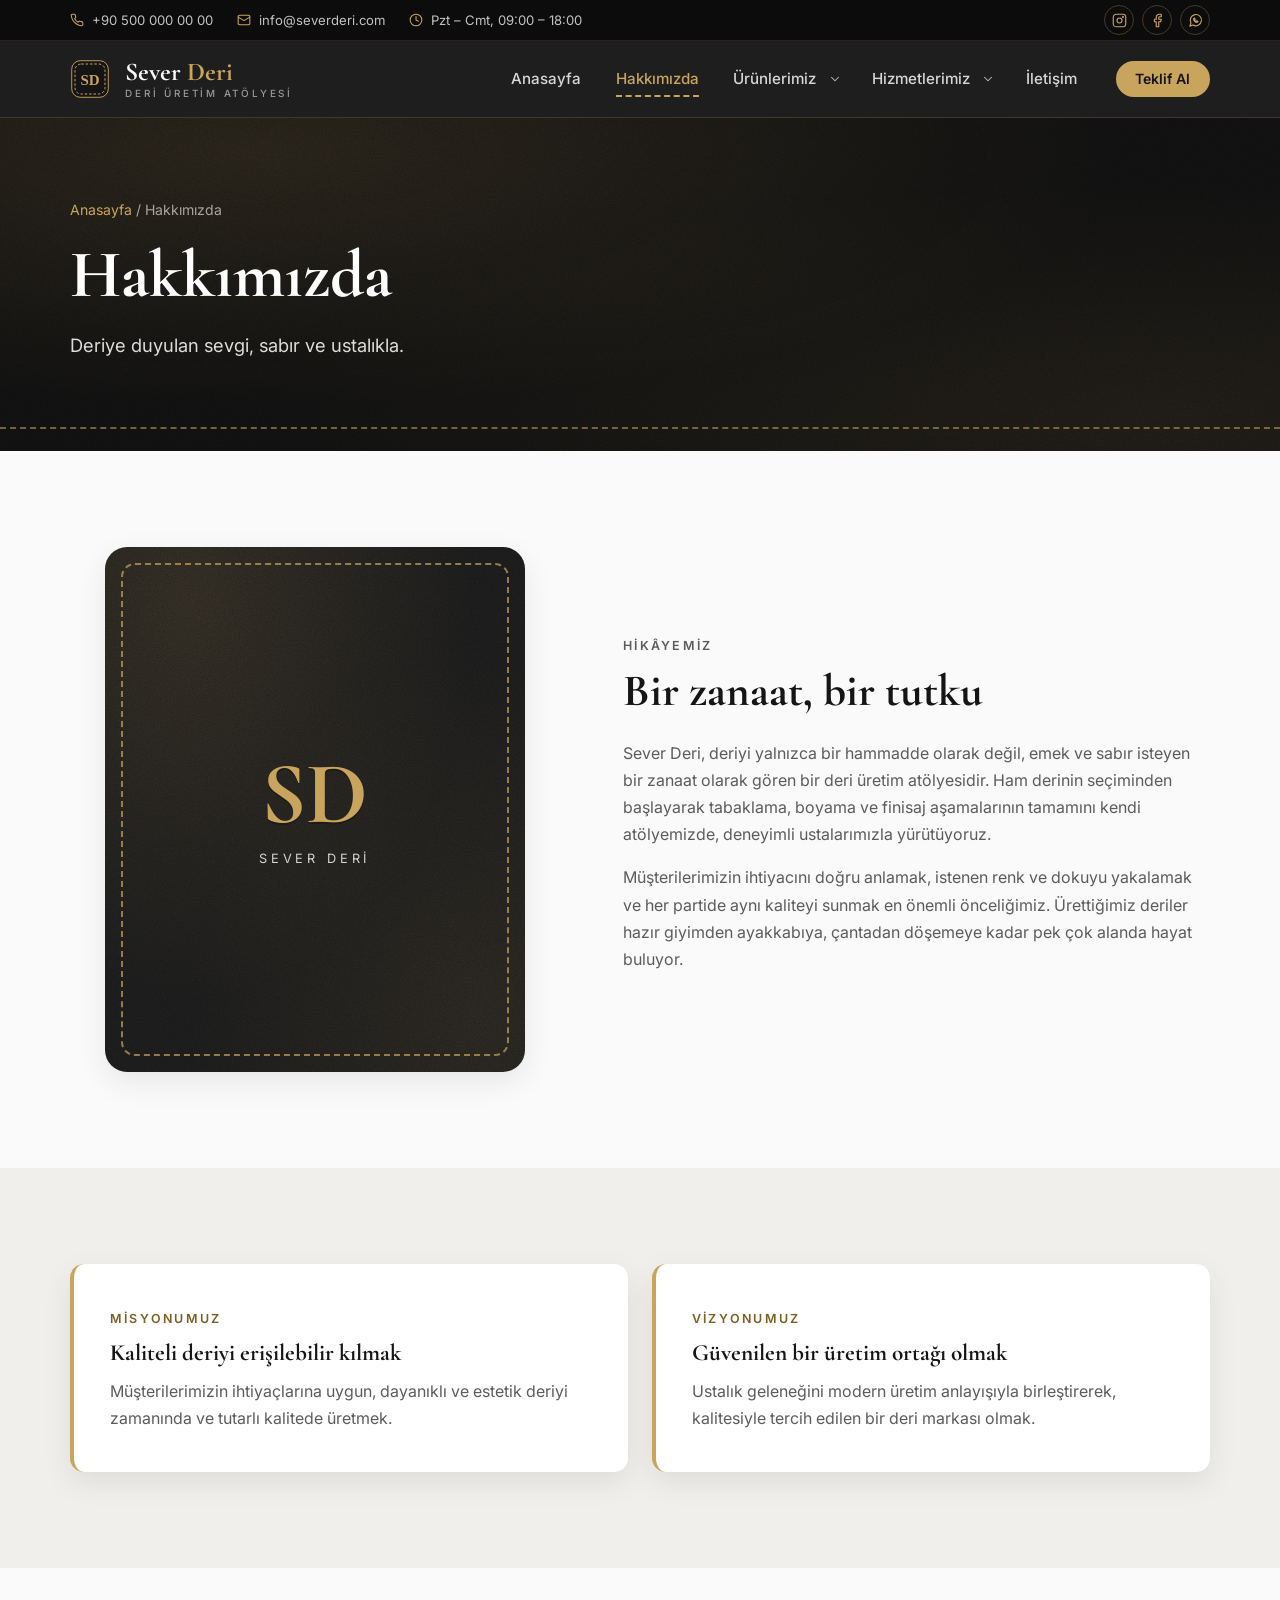
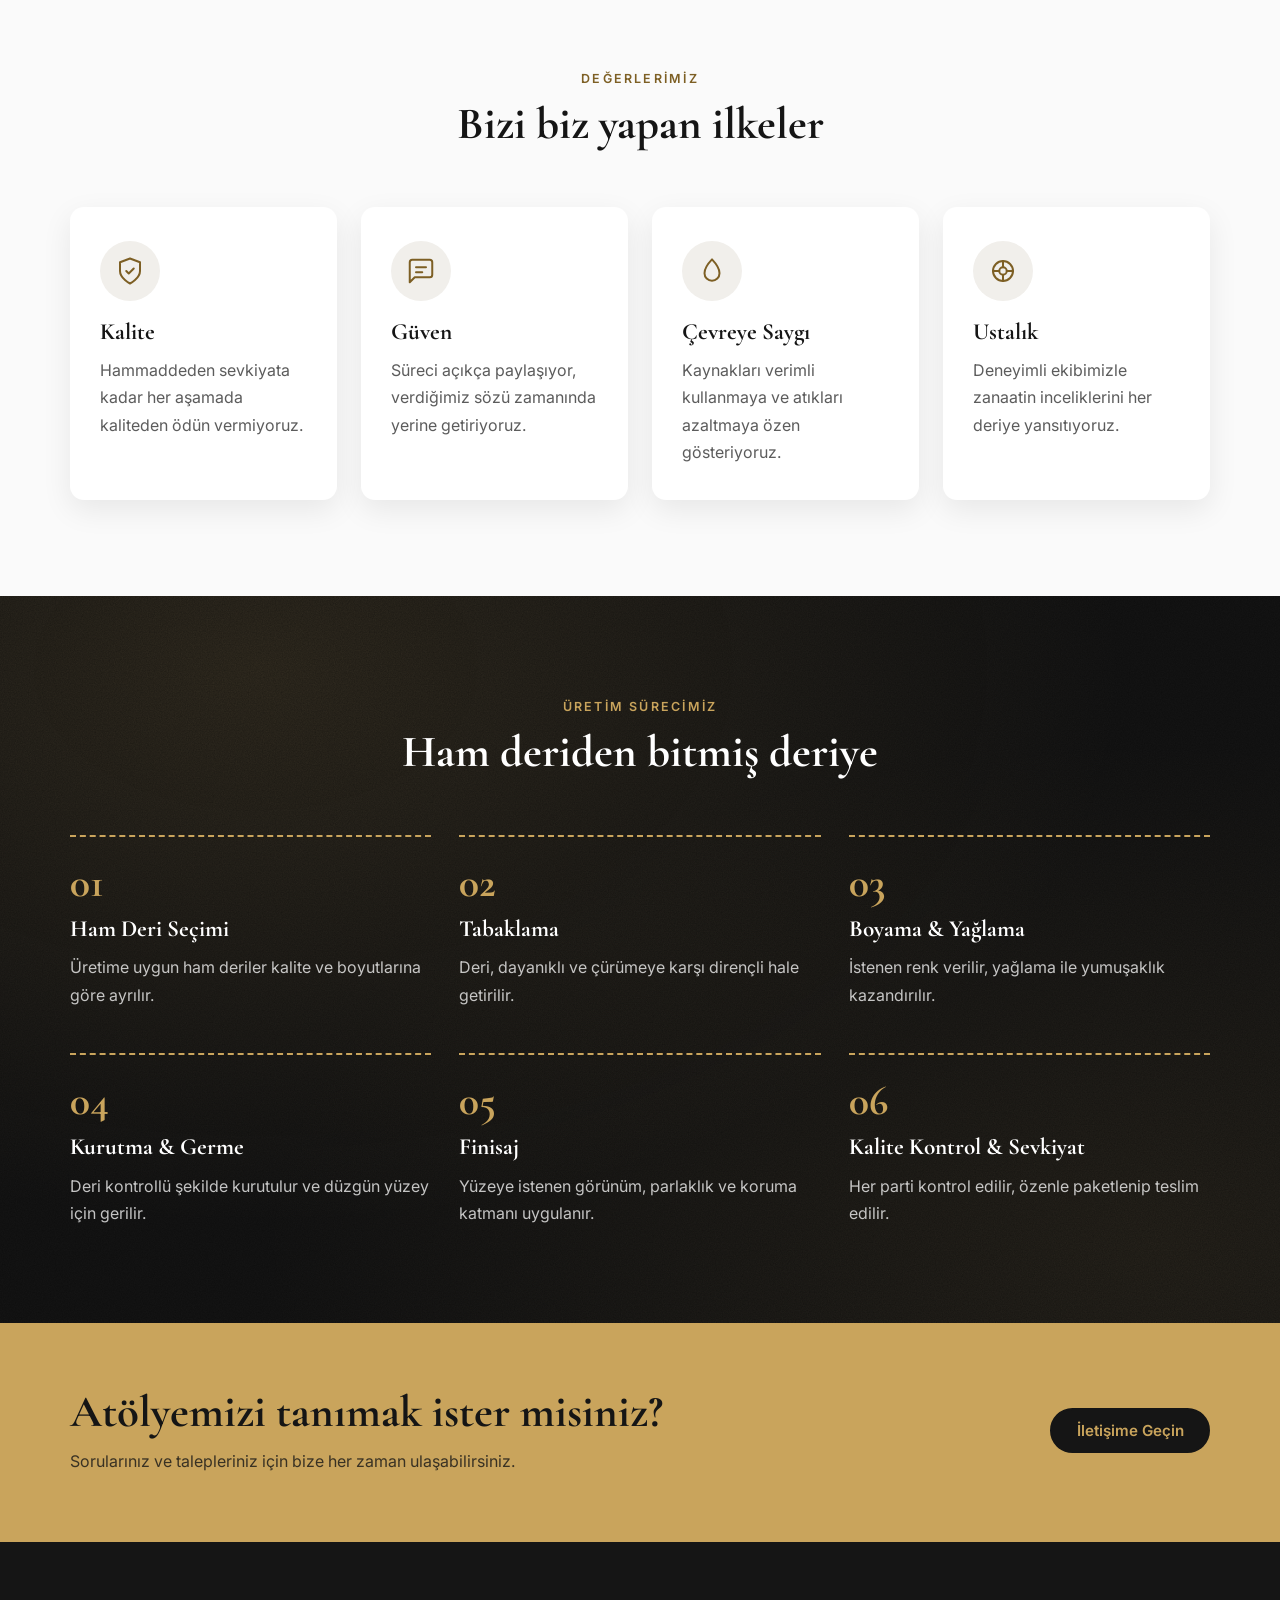
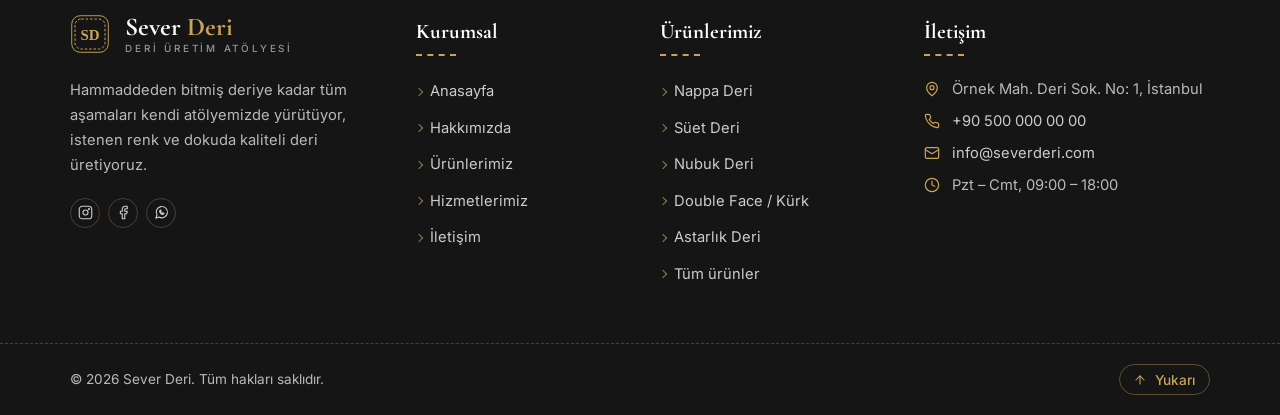
==== hakkimizda.html @ 911eef81 "Siyah-altın tema, gelişmiş menüler ve Ürünlerimiz sayfası - Renk teması kahve tonlarından siyah ve a" ====
<!doctype html>
<html lang="tr">
<head>
  <meta charset="utf-8">
  <meta name="viewport" content="width=device-width, initial-scale=1">
  <title>Hakkımızda | Sever Deri</title>
  <meta name="description" content="Sever Deri&#x27;nin hikâyesi, misyonu, vizyonu, değerleri ve üretim süreci.">
  <meta name="theme-color" content="#151515">
  <meta property="og:title" content="Hakkımızda | Sever Deri">
  <meta property="og:description" content="Sever Deri&#x27;nin hikâyesi, misyonu, vizyonu, değerleri ve üretim süreci.">
  <meta property="og:type" content="website">
  <link rel="icon" href="assets/favicon.svg" type="image/svg+xml">
  <link rel="preconnect" href="https://fonts.googleapis.com">
  <link rel="preconnect" href="https://fonts.gstatic.com" crossorigin>
  <link href="https://fonts.googleapis.com/css2?family=Cormorant+Garamond:wght@500;600;700&family=Inter:wght@400;500;600&display=swap" rel="stylesheet">
  <link rel="stylesheet" href="css/style.css">
</head>
<body data-page="hakkimizda">

  <a class="skip-link" href="#main">İçeriğe geç</a>

  <div class="topbar">
    <div class="container topbar-inner">
      <div class="topbar-info">
        <a href="tel:+905000000000"><svg class="icon" viewBox="0 0 24 24" aria-hidden="true"><path d="M22 16.9v3a2 2 0 0 1-2.2 2 19.8 19.8 0 0 1-8.6-3.1 19.5 19.5 0 0 1-6-6A19.8 19.8 0 0 1 2.1 4.2 2 2 0 0 1 4.1 2h3a2 2 0 0 1 2 1.7c.1.9.4 1.8.7 2.7a2 2 0 0 1-.5 2.1L8 9.8a16 16 0 0 0 6 6l1.3-1.3a2 2 0 0 1 2.1-.4c.9.3 1.8.6 2.7.7a2 2 0 0 1 1.7 2z"/></svg>+90 500 000 00 00</a>
        <a href="mailto:info@severderi.com"><svg class="icon" viewBox="0 0 24 24" aria-hidden="true"><rect x="2" y="4" width="20" height="16" rx="2"/><path d="m22 7-10 6L2 7"/></svg>info@severderi.com</a>
        <span><svg class="icon" viewBox="0 0 24 24" aria-hidden="true"><circle cx="12" cy="12" r="10"/><path d="M12 6v6l4 2"/></svg>Pzt – Cmt, 09:00 – 18:00</span>
      </div>
      <div class="social">
          <a href="https://www.instagram.com/" target="_blank" rel="noopener" aria-label="Instagram"><svg class="icon" viewBox="0 0 24 24" aria-hidden="true"><rect x="2" y="2" width="20" height="20" rx="5"/><circle cx="12" cy="12" r="4"/><circle cx="17.5" cy="6.5" r=".8"/></svg></a>
          <a href="https://www.facebook.com/" target="_blank" rel="noopener" aria-label="Facebook"><svg class="icon" viewBox="0 0 24 24" aria-hidden="true"><path d="M18 2h-3a5 5 0 0 0-5 5v3H7v4h3v8h4v-8h3l1-4h-4V7a1 1 0 0 1 1-1h3z"/></svg></a>
          <a href="https://wa.me/905000000000" target="_blank" rel="noopener" aria-label="WhatsApp"><svg class="icon" viewBox="0 0 24 24" aria-hidden="true"><path d="M3 21l1.7-5A9 9 0 1 1 8 19.3L3 21z"/><path d="M9 9.5c0 3 2.5 5.5 5.5 5.5l1.5-1.5-2-1-1 1c-1-.4-2.1-1.5-2.5-2.5l1-1-1-2L9 9.5z"/></svg></a>
        </div>
    </div>
  </div>

  <header class="site-header">
    <div class="container header-inner">
      <a href="index.html" class="brand" aria-label="Sever Deri anasayfa">
        <img src="assets/favicon.svg" alt="" width="40" height="40">
        <span class="brand-text"><span>Sever <em>Deri</em></span><small>Deri Üretim Atölyesi</small></span>
      </a>
      <nav class="site-nav" id="site-nav" aria-label="Ana menü">
        <ul class="nav-list">
          <li><a href="index.html">Anasayfa</a></li>
          <li><a href="hakkimizda.html" class="active" aria-current="page">Hakkımızda</a></li>
          <li class="has-sub">
            <a href="urunlerimiz.html">Ürünlerimiz</a>
            <button class="sub-toggle" type="button" aria-expanded="false" aria-label="Ürünlerimiz alt menüsünü aç"><svg class="icon" viewBox="0 0 24 24" aria-hidden="true"><path d="m6 9 6 6 6-6"/></svg></button>
            <ul class="sub-menu">
              <li><a href="urunlerimiz.html#nappa">Nappa Deri</a></li>
              <li><a href="urunlerimiz.html#suet">Süet Deri</a></li>
              <li><a href="urunlerimiz.html#nubuk">Nubuk Deri</a></li>
              <li><a href="urunlerimiz.html#double-face">Double Face / Kürk</a></li>
              <li><a href="urunlerimiz.html#astar">Astarlık Deri</a></li>
              <li><a href="urunlerimiz.html#vintage">Vintage / Yağlı Deri</a></li>
              <li><a href="urunlerimiz.html#baskili">Baskılı & Desenli Deri</a></li>
              <li><a href="urunlerimiz.html#ozel-finisaj">Özel Finisaj</a></li>
              <li class="sub-all"><a href="urunlerimiz.html">Tümünü görüntüle</a></li>
            </ul>
          </li>
          <li class="has-sub">
            <a href="hizmetlerimiz.html">Hizmetlerimiz</a>
            <button class="sub-toggle" type="button" aria-expanded="false" aria-label="Hizmetlerimiz alt menüsünü aç"><svg class="icon" viewBox="0 0 24 24" aria-hidden="true"><path d="m6 9 6 6 6-6"/></svg></button>
            <ul class="sub-menu">
              <li><a href="hizmetlerimiz.html#tabaklama">Tabaklama</a></li>
              <li><a href="hizmetlerimiz.html#boyama">Boyama & Renklendirme</a></li>
              <li><a href="hizmetlerimiz.html#finisaj">Finisaj</a></li>
              <li><a href="hizmetlerimiz.html#fason">Fason Üretim</a></li>
              <li><a href="hizmetlerimiz.html#numune">Numune Hazırlama</a></li>
              <li><a href="hizmetlerimiz.html#kalite">Kalite Kontrol</a></li>
              <li><a href="hizmetlerimiz.html#sevkiyat">Paketleme & Sevkiyat</a></li>
              <li><a href="hizmetlerimiz.html#destek">Teknik Destek</a></li>
              <li class="sub-all"><a href="hizmetlerimiz.html">Tümünü görüntüle</a></li>
            </ul>
          </li>
          <li><a href="iletisim.html">İletişim</a></li>
        </ul>
        <div class="nav-mobile-extra">
          <a href="tel:+905000000000"><svg class="icon" viewBox="0 0 24 24" aria-hidden="true"><path d="M22 16.9v3a2 2 0 0 1-2.2 2 19.8 19.8 0 0 1-8.6-3.1 19.5 19.5 0 0 1-6-6A19.8 19.8 0 0 1 2.1 4.2 2 2 0 0 1 4.1 2h3a2 2 0 0 1 2 1.7c.1.9.4 1.8.7 2.7a2 2 0 0 1-.5 2.1L8 9.8a16 16 0 0 0 6 6l1.3-1.3a2 2 0 0 1 2.1-.4c.9.3 1.8.6 2.7.7a2 2 0 0 1 1.7 2z"/></svg>+90 500 000 00 00</a>
          <a href="mailto:info@severderi.com"><svg class="icon" viewBox="0 0 24 24" aria-hidden="true"><rect x="2" y="4" width="20" height="16" rx="2"/><path d="m22 7-10 6L2 7"/></svg>info@severderi.com</a>
          <a href="iletisim.html" class="btn">Teklif Al</a>
          <div class="social">
          <a href="https://www.instagram.com/" target="_blank" rel="noopener" aria-label="Instagram"><svg class="icon" viewBox="0 0 24 24" aria-hidden="true"><rect x="2" y="2" width="20" height="20" rx="5"/><circle cx="12" cy="12" r="4"/><circle cx="17.5" cy="6.5" r=".8"/></svg></a>
          <a href="https://www.facebook.com/" target="_blank" rel="noopener" aria-label="Facebook"><svg class="icon" viewBox="0 0 24 24" aria-hidden="true"><path d="M18 2h-3a5 5 0 0 0-5 5v3H7v4h3v8h4v-8h3l1-4h-4V7a1 1 0 0 1 1-1h3z"/></svg></a>
          <a href="https://wa.me/905000000000" target="_blank" rel="noopener" aria-label="WhatsApp"><svg class="icon" viewBox="0 0 24 24" aria-hidden="true"><path d="M3 21l1.7-5A9 9 0 1 1 8 19.3L3 21z"/><path d="M9 9.5c0 3 2.5 5.5 5.5 5.5l1.5-1.5-2-1-1 1c-1-.4-2.1-1.5-2.5-2.5l1-1-1-2L9 9.5z"/></svg></a>
        </div>
        </div>
      </nav>
      <a href="iletisim.html" class="btn btn-small header-cta">Teklif Al</a>
      <button class="nav-toggle" type="button" aria-label="Menüyü aç" aria-expanded="false" aria-controls="site-nav">
        <span></span><span></span><span></span>
      </button>
    </div>
  </header>
  <div class="nav-backdrop" hidden></div>

  <main id="main">
    <section class="page-hero">
      <div class="container">
        <p class="breadcrumb"><a href="index.html">Anasayfa</a> / Hakkımızda</p>
        <h1>Hakkımızda</h1>
        <p class="lead">Deriye duyulan sevgi, sabır ve ustalıkla.</p>
      </div>
      <div class="hero-stitch" aria-hidden="true"></div>
    </section>

    <section class="section">
      <div class="container about">
        <div class="about-visual" aria-hidden="true">
          <div class="leather-card">
            <span class="leather-card-mark">SD</span>
            <span class="leather-card-text">Sever Deri</span>
          </div>
        </div>
        <div class="about-text">
          <p class="eyebrow">Hikâyemiz</p>
          <h2>Bir zanaat, bir tutku</h2>
          <p>Sever Deri, deriyi yalnızca bir hammadde olarak değil, emek ve sabır isteyen bir zanaat olarak gören bir deri üretim atölyesidir. Ham derinin seçiminden başlayarak tabaklama, boyama ve finisaj aşamalarının tamamını kendi atölyemizde, deneyimli ustalarımızla yürütüyoruz.</p>
          <p>Müşterilerimizin ihtiyacını doğru anlamak, istenen renk ve dokuyu yakalamak ve her partide aynı kaliteyi sunmak en önemli önceliğimiz. Ürettiğimiz deriler hazır giyimden ayakkabıya, çantadan döşemeye kadar pek çok alanda hayat buluyor.</p>
        </div>
      </div>
    </section>

    <section class="section section-alt">
      <div class="container">
        <div class="mv">
          <article class="mv-card">
            <p class="eyebrow">Misyonumuz</p>
            <h3>Kaliteli deriyi erişilebilir kılmak</h3>
            <p>Müşterilerimizin ihtiyaçlarına uygun, dayanıklı ve estetik deriyi zamanında ve tutarlı kalitede üretmek.</p>
          </article>
          <article class="mv-card">
            <p class="eyebrow">Vizyonumuz</p>
            <h3>Güvenilen bir üretim ortağı olmak</h3>
            <p>Ustalık geleneğini modern üretim anlayışıyla birleştirerek, kalitesiyle tercih edilen bir deri markası olmak.</p>
          </article>
        </div>
      </div>
    </section>

    <section class="section">
      <div class="container">
        <div class="section-head">
          <p class="eyebrow">Değerlerimiz</p>
          <h2>Bizi biz yapan ilkeler</h2>
        </div>
        <div class="cards cards-4">
          <article class="card">
            <div class="card-icon" aria-hidden="true"><svg class="" viewBox="0 0 24 24" aria-hidden="true"><path d="M12 22s8-4 8-10V5l-8-3-8 3v7c0 6 8 10 8 10z"/><path d="m9 12 2 2 4-4"/></svg></div>
            <h3>Kalite</h3>
            <p>Hammaddeden sevkiyata kadar her aşamada kaliteden ödün vermiyoruz.</p>
          </article>
          <article class="card">
            <div class="card-icon" aria-hidden="true"><svg class="" viewBox="0 0 24 24" aria-hidden="true"><path d="M21 15a2 2 0 0 1-2 2H7l-4 4V5a2 2 0 0 1 2-2h14a2 2 0 0 1 2 2z"/><path d="M8 9h8M8 13h5"/></svg></div>
            <h3>Güven</h3>
            <p>Süreci açıkça paylaşıyor, verdiğimiz sözü zamanında yerine getiriyoruz.</p>
          </article>
          <article class="card">
            <div class="card-icon" aria-hidden="true"><svg class="" viewBox="0 0 24 24" aria-hidden="true"><path d="M12 2.7s-6 6.3-6 11a6 6 0 0 0 12 0c0-4.7-6-11-6-11z"/></svg></div>
            <h3>Çevreye Saygı</h3>
            <p>Kaynakları verimli kullanmaya ve atıkları azaltmaya özen gösteriyoruz.</p>
          </article>
          <article class="card">
            <div class="card-icon" aria-hidden="true"><svg class="" viewBox="0 0 24 24" aria-hidden="true"><circle cx="12" cy="12" r="8"/><circle cx="12" cy="12" r="3"/><path d="M12 4v5M12 15v5M4 12h5M15 12h5"/></svg></div>
            <h3>Ustalık</h3>
            <p>Deneyimli ekibimizle zanaatin inceliklerini her deriye yansıtıyoruz.</p>
          </article>
        </div>
      </div>
    </section>

    <section class="section section-dark">
      <div class="container">
        <div class="section-head">
          <p class="eyebrow">Üretim Sürecimiz</p>
          <h2>Ham deriden bitmiş deriye</h2>
        </div>
        <ol class="steps">
          <li>
            <span class="step-no">01</span>
            <h3>Ham Deri Seçimi</h3>
            <p>Üretime uygun ham deriler kalite ve boyutlarına göre ayrılır.</p>
          </li>
          <li>
            <span class="step-no">02</span>
            <h3>Tabaklama</h3>
            <p>Deri, dayanıklı ve çürümeye karşı dirençli hale getirilir.</p>
          </li>
          <li>
            <span class="step-no">03</span>
            <h3>Boyama & Yağlama</h3>
            <p>İstenen renk verilir, yağlama ile yumuşaklık kazandırılır.</p>
          </li>
          <li>
            <span class="step-no">04</span>
            <h3>Kurutma & Germe</h3>
            <p>Deri kontrollü şekilde kurutulur ve düzgün yüzey için gerilir.</p>
          </li>
          <li>
            <span class="step-no">05</span>
            <h3>Finisaj</h3>
            <p>Yüzeye istenen görünüm, parlaklık ve koruma katmanı uygulanır.</p>
          </li>
          <li>
            <span class="step-no">06</span>
            <h3>Kalite Kontrol & Sevkiyat</h3>
            <p>Her parti kontrol edilir, özenle paketlenip teslim edilir.</p>
          </li>
        </ol>
      </div>
    </section>

    <section class="cta">
      <div class="container cta-inner">
        <div>
          <h2>Atölyemizi tanımak ister misiniz?</h2>
          <p>Sorularınız ve talepleriniz için bize her zaman ulaşabilirsiniz.</p>
        </div>
        <a href="iletisim.html" class="btn">İletişime Geçin</a>
      </div>
    </section>
  </main>

  <footer class="site-footer">
    <div class="container footer-grid">
      <div class="footer-brand">
        <a href="index.html" class="brand">
          <img src="assets/favicon.svg" alt="" width="40" height="40">
          <span class="brand-text"><span>Sever <em>Deri</em></span><small>Deri Üretim Atölyesi</small></span>
        </a>
        <p class="footer-about">Hammaddeden bitmiş deriye kadar tüm aşamaları kendi atölyemizde yürütüyor, istenen renk ve dokuda kaliteli deri üretiyoruz.</p>
        <div class="social">
          <a href="https://www.instagram.com/" target="_blank" rel="noopener" aria-label="Instagram"><svg class="icon" viewBox="0 0 24 24" aria-hidden="true"><rect x="2" y="2" width="20" height="20" rx="5"/><circle cx="12" cy="12" r="4"/><circle cx="17.5" cy="6.5" r=".8"/></svg></a>
          <a href="https://www.facebook.com/" target="_blank" rel="noopener" aria-label="Facebook"><svg class="icon" viewBox="0 0 24 24" aria-hidden="true"><path d="M18 2h-3a5 5 0 0 0-5 5v3H7v4h3v8h4v-8h3l1-4h-4V7a1 1 0 0 1 1-1h3z"/></svg></a>
          <a href="https://wa.me/905000000000" target="_blank" rel="noopener" aria-label="WhatsApp"><svg class="icon" viewBox="0 0 24 24" aria-hidden="true"><path d="M3 21l1.7-5A9 9 0 1 1 8 19.3L3 21z"/><path d="M9 9.5c0 3 2.5 5.5 5.5 5.5l1.5-1.5-2-1-1 1c-1-.4-2.1-1.5-2.5-2.5l1-1-1-2L9 9.5z"/></svg></a>
        </div>
      </div>
      <div>
        <h2 class="footer-title">Kurumsal</h2>
        <ul class="footer-links">
          <li><a href="index.html">Anasayfa</a></li>
          <li><a href="hakkimizda.html">Hakkımızda</a></li>
          <li><a href="urunlerimiz.html">Ürünlerimiz</a></li>
          <li><a href="hizmetlerimiz.html">Hizmetlerimiz</a></li>
          <li><a href="iletisim.html">İletişim</a></li>
        </ul>
      </div>
      <div>
        <h2 class="footer-title">Ürünlerimiz</h2>
        <ul class="footer-links">
          <li><a href="urunlerimiz.html#nappa">Nappa Deri</a></li>
          <li><a href="urunlerimiz.html#suet">Süet Deri</a></li>
          <li><a href="urunlerimiz.html#nubuk">Nubuk Deri</a></li>
          <li><a href="urunlerimiz.html#double-face">Double Face / Kürk</a></li>
          <li><a href="urunlerimiz.html#astar">Astarlık Deri</a></li>
          <li><a href="urunlerimiz.html">Tüm ürünler</a></li>
        </ul>
      </div>
      <div>
        <h2 class="footer-title">İletişim</h2>
        <ul class="footer-contact">
          <li><svg class="icon" viewBox="0 0 24 24" aria-hidden="true"><path d="M20 10c0 6-8 12-8 12S4 16 4 10a8 8 0 0 1 16 0z"/><circle cx="12" cy="10" r="3"/></svg><span>Örnek Mah. Deri Sok. No: 1, İstanbul</span></li>
          <li><svg class="icon" viewBox="0 0 24 24" aria-hidden="true"><path d="M22 16.9v3a2 2 0 0 1-2.2 2 19.8 19.8 0 0 1-8.6-3.1 19.5 19.5 0 0 1-6-6A19.8 19.8 0 0 1 2.1 4.2 2 2 0 0 1 4.1 2h3a2 2 0 0 1 2 1.7c.1.9.4 1.8.7 2.7a2 2 0 0 1-.5 2.1L8 9.8a16 16 0 0 0 6 6l1.3-1.3a2 2 0 0 1 2.1-.4c.9.3 1.8.6 2.7.7a2 2 0 0 1 1.7 2z"/></svg><a href="tel:+905000000000">+90 500 000 00 00</a></li>
          <li><svg class="icon" viewBox="0 0 24 24" aria-hidden="true"><rect x="2" y="4" width="20" height="16" rx="2"/><path d="m22 7-10 6L2 7"/></svg><a href="mailto:info@severderi.com">info@severderi.com</a></li>
          <li><svg class="icon" viewBox="0 0 24 24" aria-hidden="true"><circle cx="12" cy="12" r="10"/><path d="M12 6v6l4 2"/></svg><span>Pzt – Cmt, 09:00 – 18:00</span></li>
        </ul>
      </div>
    </div>
    <div class="footer-bottom">
      <div class="container footer-bottom-inner">
        <p>&copy; <span id="year">2026</span> Sever Deri. Tüm hakları saklıdır.</p>
        <button class="to-top" type="button" aria-label="Sayfanın başına dön"><svg class="icon" viewBox="0 0 24 24" aria-hidden="true"><path d="M12 19V5"/><path d="m5 12 7-7 7 7"/></svg>Yukarı</button>
      </div>
    </div>
  </footer>

  <script src="js/main.js"></script>
</body>
</html>
---- css/style.css ----
/* ==========================================================
   Sever Deri — site stilleri
   ========================================================== */

:root {
  --dark: #151515;
  --dark-2: #232323;
  --gold: #c9a45c;
  --gold-light: #dcbd7e;
  --gold-deep: #7d5f24;
  --bg: #fafafa;
  --bg-2: #f1efeb;
  --ink: #1a1a1a;
  --muted: #5c5c5c;
  --line: #e3e0da;
  --white: #ffffff;

  --radius: 14px;
  --shadow: 0 10px 30px rgba(0, 0, 0, 0.08);
  --font-serif: "Cormorant Garamond", Georgia, "Times New Roman", serif;
  --font-sans: "Inter", system-ui, -apple-system, "Segoe UI", Roboto, sans-serif;
  --header-h: 76px;
  --noise: url("data:image/svg+xml,%3Csvg xmlns='http://www.w3.org/2000/svg' width='220' height='220'%3E%3Cfilter id='n'%3E%3CfeTurbulence type='fractalNoise' baseFrequency='.85' numOctaves='3' stitchTiles='stitch'/%3E%3CfeColorMatrix values='0 0 0 0 0 0 0 0 0 0 0 0 0 0 0 0 0 0 .35 0'/%3E%3C/filter%3E%3Crect width='100%25' height='100%25' filter='url(%23n)'/%3E%3C/svg%3E");
}

*,
*::before,
*::after { box-sizing: border-box; }

html { scroll-behavior: smooth; }

body {
  margin: 0;
  font-family: var(--font-sans);
  font-size: 16px;
  line-height: 1.7;
  color: var(--ink);
  background: var(--bg);
  -webkit-font-smoothing: antialiased;
}

img, svg { display: block; max-width: 100%; }

a { color: var(--gold-deep); text-decoration: none; }
a:hover { color: var(--gold-light); }

h1, h2, h3 {
  font-family: var(--font-serif);
  font-weight: 700;
  line-height: 1.15;
  margin: 0 0 .5em;
  color: var(--dark);
}
h1 { font-size: clamp(2.4rem, 5.5vw, 4.2rem); }
h2 { font-size: clamp(1.9rem, 3.6vw, 2.8rem); }
h3 { font-size: 1.45rem; }
p  { margin: 0 0 1em; }

.container {
  width: 100%;
  max-width: 1180px;
  margin: 0 auto;
  padding: 0 20px;
}

.center { text-align: center; margin-top: 40px; }

.eyebrow {
  display: inline-block;
  font-size: .78rem;
  font-weight: 600;
  letter-spacing: .18em;
  text-transform: uppercase;
  color: var(--gold-deep);
  margin-bottom: .8em;
}

.lead { font-size: 1.15rem; max-width: 620px; }

.skip-link {
  position: absolute;
  left: 12px; top: -60px;
  z-index: 100;
  padding: .6em 1em;
  background: var(--gold);
  color: var(--dark);
  border-radius: 8px;
  font-weight: 600;
}
.skip-link:focus { top: 12px; }

:focus-visible { outline: 2px solid var(--gold); outline-offset: 3px; }

/* ---------- Butonlar ---------- */
.btn {
  display: inline-flex;
  align-items: center;
  justify-content: center;
  gap: .5em;
  padding: .85em 1.6em;
  border: 2px solid var(--gold);
  border-radius: 999px;
  background: var(--gold);
  color: var(--dark);
  font: 600 .95rem/1 var(--font-sans);
  cursor: pointer;
  transition: background .2s, border-color .2s, color .2s, transform .2s;
}
.btn:hover { background: var(--gold-light); border-color: var(--gold-light); color: var(--dark); transform: translateY(-1px); }

.btn-ghost { background: transparent; border-color: rgba(255,255,255,.55); color: var(--white); }
.btn-ghost:hover { background: rgba(255,255,255,.12); border-color: var(--white); color: var(--white); }

.btn-outline { background: transparent; border-color: var(--gold-deep); color: var(--gold-deep); }
.btn-outline:hover { background: var(--gold); border-color: var(--gold); color: var(--dark); }

.link-arrow { font-weight: 600; }
.link-arrow::after { content: " →"; transition: margin .2s; }
.link-arrow:hover::after { margin-left: 4px; }

/* ---------- Üst bilgi çubuğu ---------- */
.topbar {
  background: #0c0c0c;
  color: rgba(255, 255, 255, .7);
  font-size: .82rem;
  border-bottom: 1px solid rgba(201, 164, 92, .15);
}
.topbar-inner {
  display: flex;
  align-items: center;
  justify-content: space-between;
  gap: 16px;
  min-height: 40px;
}
.topbar-info { display: flex; flex-wrap: wrap; gap: 6px 24px; }
.topbar-info a,
.topbar-info span {
  display: inline-flex;
  align-items: center;
  gap: 8px;
  color: rgba(255, 255, 255, .75);
}
.topbar-info a:hover { color: var(--gold); }

.icon {
  width: 16px; height: 16px;
  flex: none;
  fill: none;
  stroke: currentColor;
  stroke-width: 1.8;
  stroke-linecap: round;
  stroke-linejoin: round;
}
.topbar .icon { color: var(--gold); width: 14px; height: 14px; }

.social { display: flex; gap: 8px; }
.social a {
  display: grid;
  place-items: center;
  width: 30px; height: 30px;
  border-radius: 50%;
  color: rgba(255, 255, 255, .75);
  border: 1px solid rgba(201, 164, 92, .3);
  transition: color .2s, background .2s, border-color .2s;
}
.social a:hover { color: var(--dark); background: var(--gold); border-color: var(--gold); }
.social .icon { width: 15px; height: 15px; }

/* ---------- Üst menü ---------- */
.site-header {
  position: sticky;
  top: 0;
  z-index: 50;
  background: rgba(21, 21, 21, .96);
  backdrop-filter: blur(8px);
  border-bottom: 1px solid rgba(201, 164, 92, .2);
  transition: box-shadow .25s;
}
.site-header.scrolled { box-shadow: 0 8px 24px rgba(0, 0, 0, .35); }
.header-inner {
  height: var(--header-h);
  display: flex;
  align-items: center;
  gap: 24px;
}

.brand {
  display: inline-flex;
  align-items: center;
  gap: .6em;
  font-family: var(--font-serif);
  font-size: 1.6rem;
  font-weight: 700;
  line-height: 1;
  color: var(--bg);
}
.brand em { font-style: normal; color: var(--gold); }
.brand:hover { color: var(--bg); }
.brand-text { display: flex; flex-direction: column; gap: 4px; }
.brand small {
  font-family: var(--font-sans);
  font-size: .62rem;
  font-weight: 500;
  letter-spacing: .28em;
  text-transform: uppercase;
  color: rgba(255, 255, 255, .55);
}

.site-nav { margin-left: auto; }
.nav-list { display: flex; align-items: center; gap: 4px; list-style: none; margin: 0; padding: 0; }
.nav-list > li { position: relative; display: flex; align-items: center; }
.nav-list > li > a {
  position: relative;
  display: block;
  padding: .55em 1em;
  color: rgba(255, 255, 255, .82);
  font-weight: 500;
  font-size: .95rem;
  border-radius: 999px;
  transition: color .2s, background .2s;
}
.nav-list > li > a:hover { color: var(--white); background: rgba(255,255,255,.06); }
.nav-list > li > a.active { color: var(--gold); }
.nav-list > li > a.active::after {
  content: "";
  position: absolute;
  left: 1em; right: 1em; bottom: 3px;
  border-bottom: 2px dashed var(--gold);
}
.has-sub > a { padding-right: .3em !important; }

.sub-toggle {
  display: grid;
  place-items: center;
  width: 28px; height: 28px;
  padding: 0;
  margin-right: 4px;
  color: rgba(255, 255, 255, .7);
  background: none;
  border: 0;
  border-radius: 50%;
  cursor: pointer;
}
.sub-toggle .icon { width: 14px; height: 14px; transition: transform .2s; }
.has-sub:hover .sub-toggle .icon,
.has-sub.sub-open .sub-toggle .icon { transform: rotate(180deg); }

.sub-menu {
  position: absolute;
  top: calc(100% + 10px);
  left: 0;
  min-width: 240px;
  list-style: none;
  margin: 0;
  padding: 10px;
  background: var(--dark);
  border: 1px solid rgba(201, 164, 92, .25);
  border-radius: 12px;
  box-shadow: 0 18px 40px rgba(0, 0, 0, .35);
  opacity: 0;
  visibility: hidden;
  transform: translateY(8px);
  transition: opacity .2s, transform .2s, visibility .2s;
}
.sub-menu::before { /* imleç menüye geçerken boşlukta kapanmasın */
  content: "";
  position: absolute;
  left: 0; right: 0; top: -12px;
  height: 12px;
}
.has-sub:hover .sub-menu,
.has-sub:focus-within .sub-menu,
.has-sub.sub-open .sub-menu { opacity: 1; visibility: visible; transform: none; }
.sub-menu a {
  display: block;
  padding: .55em .9em;
  color: rgba(255, 255, 255, .8);
  font-size: .9rem;
  border-radius: 8px;
  transition: color .2s, background .2s, padding .2s;
}
.sub-menu a:hover { color: var(--gold); background: rgba(255,255,255,.05); padding-left: 1.1em; }
.sub-menu .sub-all { margin-top: 6px; padding-top: 6px; border-top: 1px dashed rgba(201, 164, 92, .25); }
.sub-menu .sub-all a { color: var(--gold); font-weight: 600; }

.header-cta { flex: none; }
.btn-small { padding: .65em 1.25em; font-size: .88rem; }

.nav-mobile-extra { display: none; }

.nav-toggle {
  display: none;
  flex: none;
  width: 44px; height: 44px;
  padding: 10px;
  background: none;
  border: 0;
  cursor: pointer;
}
.nav-toggle span {
  display: block;
  height: 2px;
  margin: 5px 0;
  background: var(--bg);
  border-radius: 2px;
  transition: transform .25s, opacity .25s;
}
.nav-open .nav-toggle span:nth-child(1) { transform: translateY(7px) rotate(45deg); }
.nav-open .nav-toggle span:nth-child(2) { opacity: 0; }
.nav-open .nav-toggle span:nth-child(3) { transform: translateY(-7px) rotate(-45deg); }

.nav-backdrop { display: none; }

/* ---------- Deri dokusu (hero arka planları) ---------- */
.hero,
.page-hero,
.section-dark,
.leather-card {
  background-color: var(--dark);
  background-image:
    url("data:image/svg+xml,%3Csvg xmlns='http://www.w3.org/2000/svg' width='220' height='220'%3E%3Cfilter id='n'%3E%3CfeTurbulence type='fractalNoise' baseFrequency='.85' numOctaves='3' stitchTiles='stitch'/%3E%3CfeColorMatrix values='0 0 0 0 0 0 0 0 0 0 0 0 0 0 0 0 0 0 .35 0'/%3E%3C/filter%3E%3Crect width='100%25' height='100%25' filter='url(%23n)'/%3E%3C/svg%3E"),
    radial-gradient(ellipse at 20% 10%, rgba(201, 164, 92, .16), transparent 60%),
    radial-gradient(ellipse at 90% 90%, rgba(201, 164, 92, .10), transparent 55%);
}

/* ---------- Anasayfa hero ---------- */
.hero {
  position: relative;
  color: var(--bg);
  padding: 120px 0 140px;
  overflow: hidden;
}
.hero h1 { color: var(--white); }
.hero .eyebrow { color: var(--gold); }
.hero .lead { color: rgba(255, 255, 255, .85); }
.hero-actions { display: flex; flex-wrap: wrap; gap: 14px; margin-top: 28px; }
.hero-inner {
  display: grid;
  grid-template-columns: 1.15fr .85fr;
  gap: 48px;
  align-items: center;
}
.hero-visual { position: relative; height: 400px; }
.hs {
  position: absolute;
  width: 230px;
  aspect-ratio: 3 / 4;
  border-radius: 18px;
  box-shadow: 0 24px 50px rgba(0, 0, 0, .5);
  display: flex;
  align-items: flex-end;
  padding: 22px;
}
.hs::before {
  content: "";
  position: absolute;
  inset: 10px;
  border: 1.5px dashed rgba(255, 255, 255, .35);
  border-radius: 12px;
}
.hs span {
  position: relative;
  font-family: var(--font-serif);
  font-size: 1.5rem;
  font-weight: 700;
  color: var(--white);
  text-shadow: 0 1px 2px rgba(0, 0, 0, .4);
}
.hs-1 { top: 10px; left: 0; transform: rotate(-8deg); }
.hs-2 { top: 40px; left: 30%; transform: rotate(3deg); z-index: 1; }
.hs-3 { top: 0; right: 0; transform: rotate(10deg); }
.hs-1 { background: linear-gradient(145deg, #3a3a3a, #0d0d0d 70%); }
.hs-2 { background: #7b7f86; background-image: var(--noise), linear-gradient(160deg, #8c9098, #5f636a); }
.hs-3 { background: #d2bd8c; background-image: var(--noise), linear-gradient(160deg, #dcc89a, #b39a62); }
.hs-3 span { color: var(--dark); text-shadow: none; }
.hs-3::before { border-color: rgba(0, 0, 0, .3); }

/* Öne çıkanlar şeridi */
.highlights { background: var(--white); border-bottom: 1px solid var(--line); }
.highlights-inner {
  display: grid;
  grid-template-columns: repeat(4, 1fr);
}
.highlight {
  display: flex;
  align-items: center;
  gap: 14px;
  padding: 28px 20px;
  border-right: 1px dashed var(--line);
}
.highlight:last-child { border-right: 0; }
.highlight svg {
  flex: none;
  width: 44px; height: 44px;
  padding: 10px;
  border-radius: 50%;
  background: var(--dark);
  fill: none;
  stroke: var(--gold);
  stroke-width: 1.6;
  stroke-linecap: round;
  stroke-linejoin: round;
}
.highlight strong { display: block; font-size: .98rem; color: var(--ink); }
.highlight span { display: block; font-size: .84rem; color: var(--muted); line-height: 1.4; }

/* Dikiş çizgisi motifi */
.hero-stitch {
  position: absolute;
  left: 0; right: 0; bottom: 22px;
  border-bottom: 2px dashed rgba(201, 164, 92, .55);
}

/* ---------- Alt sayfa başlığı ---------- */
.page-hero {
  position: relative;
  color: var(--bg);
  padding: 80px 0 90px;
}
.page-hero h1 { color: var(--white); margin-bottom: .25em; }
.page-hero .lead { color: rgba(255, 255, 255, .85); margin: 0; }
.breadcrumb { font-size: .88rem; color: rgba(255, 255, 255, .6); margin-bottom: 1em; }
.breadcrumb a { color: var(--gold); }

/* ---------- Bölümler ---------- */
.section { padding: 96px 0; }
.section-alt { background: var(--bg-2); }
.section-dark { color: var(--bg); }
.section-dark h2,
.section-dark h3 { color: var(--white); }
.section-dark .eyebrow { color: var(--gold); }

.section-head { text-align: center; max-width: 680px; margin: 0 auto 56px; }
.section-head p:last-child { color: var(--muted); }

/* ---------- Hakkımızda ---------- */
.about {
  display: grid;
  grid-template-columns: 1fr 1.2fr;
  gap: 64px;
  align-items: center;
}
.about-text p { color: var(--muted); }

.leather-card {
  position: relative;
  aspect-ratio: 4 / 5;
  max-width: 420px;
  margin: 0 auto;
  border-radius: 22px;
  box-shadow: var(--shadow);
  display: flex;
  flex-direction: column;
  align-items: center;
  justify-content: center;
  gap: 10px;
  background-color: var(--dark-2);
}
.leather-card::before {
  content: "";
  position: absolute;
  inset: 16px;
  border: 2px dashed rgba(201, 164, 92, .7);
  border-radius: 14px;
}
.leather-card-mark {
  font-family: var(--font-serif);
  font-size: 5.5rem;
  font-weight: 700;
  color: var(--gold);
  line-height: 1;
  text-shadow: 0 2px 0 rgba(0,0,0,.25);
}
.leather-card-text {
  font-size: .8rem;
  letter-spacing: .3em;
  text-transform: uppercase;
  color: rgba(255, 255, 255, .8);
}

.checklist { list-style: none; margin: 8px 0 28px; padding: 0; display: grid; gap: 10px; }
.checklist li { display: flex; align-items: center; gap: 12px; font-weight: 500; }
.checklist .icon {
  width: 24px; height: 24px;
  padding: 5px;
  border-radius: 50%;
  background: var(--gold);
  color: var(--dark);
  stroke-width: 2.6;
}

/* ---------- Misyon / vizyon ---------- */
.mv { display: grid; grid-template-columns: 1fr 1fr; gap: 24px; }
.mv-card {
  padding: 40px 36px;
  background: var(--white);
  border-left: 4px solid var(--gold);
  border-radius: var(--radius);
  box-shadow: var(--shadow);
}
.mv-card p:last-child { color: var(--muted); margin: 0; }

/* ---------- Ürünler (deri çeşitleri) ---------- */
.products {
  display: grid;
  grid-template-columns: repeat(4, 1fr);
  gap: 24px;
}
.product {
  display: flex;
  flex-direction: column;
  overflow: hidden;
  background: var(--white);
  border-radius: var(--radius);
  box-shadow: var(--shadow);
  transition: transform .25s, box-shadow .25s;
}
.product:hover { transform: translateY(-4px); box-shadow: 0 16px 40px rgba(0, 0, 0, .12); }
.product .swatch { height: 170px; border-radius: 0; }
.product-body { padding: 24px 24px 26px; display: flex; flex-direction: column; flex: 1; }
.product h3 { font-size: 1.4rem; }
.product h3 a { color: inherit; }
.product h3 a:hover { color: var(--gold-deep); }
.product p { color: var(--muted); font-size: .94rem; flex: 1; }
.tags { display: flex; flex-wrap: wrap; gap: 6px; list-style: none; margin: 0; padding: 0; }
.tags li {
  padding: .25em .75em;
  font-size: .76rem;
  font-weight: 500;
  color: var(--gold-deep);
  background: var(--bg-2);
  border: 1px solid var(--line);
  border-radius: 999px;
}

/* Deri numune yüzeyleri */
.swatch {
  position: relative;
  display: block;
  border-radius: 12px;
  background-color: #222;
}
.swatch::after {
  content: "";
  position: absolute;
  inset: 10px;
  border: 1.5px dashed rgba(255, 255, 255, .3);
  border-radius: 8px;
}
.swatch-nappa        { background-image: radial-gradient(ellipse at 30% 20%, rgba(255,255,255,.18), transparent 55%), linear-gradient(150deg, #2e2e2e, #0c0c0c); }
.swatch-suet         { background-image: var(--noise), var(--noise), linear-gradient(160deg, #8b9098, #5d6168); }
.swatch-nubuk        { background-image: var(--noise), linear-gradient(160deg, #d8c496, #ad9560); }
.swatch-double-face  { background-image: repeating-radial-gradient(circle at 20% 30%, rgba(0,0,0,.05) 0 2px, transparent 2px 6px), linear-gradient(160deg, #f4ede0, #d9ceb8); }
.swatch-astar        { background-image: var(--noise), linear-gradient(160deg, #e9e6e1, #c3bfb8); }
.swatch-vintage      { background-image: var(--noise), radial-gradient(ellipse at 70% 30%, rgba(255,255,255,.12), transparent 60%), linear-gradient(160deg, #3c3f33, #1f211a); }
.swatch-baskili      {
  background-color: #151515;
  background-image:
    radial-gradient(circle at 50% 50%, transparent 55%, rgba(201,164,92,.35) 56%, transparent 62%),
    linear-gradient(160deg, #262626, #0e0e0e);
  background-size: 26px 20px, 100% 100%;
}
.swatch-ozel-finisaj { background-image: linear-gradient(120deg, #8a6a2c, #e8d19a 35%, #b8914a 55%, #f3e2b4 75%, #9b7735); }
.swatch-nubuk::after,
.swatch-double-face::after,
.swatch-astar::after,
.swatch-ozel-finisaj::after { border-color: rgba(0, 0, 0, .22); }

.swatch-grid {
  display: grid;
  grid-template-columns: repeat(3, 1fr);
  gap: 14px;
}
.swatch-grid .swatch { aspect-ratio: 1; box-shadow: var(--shadow); }

/* ---------- Sektörler ---------- */
.sectors {
  display: grid;
  grid-template-columns: repeat(5, 1fr);
  gap: 20px;
  list-style: none;
  margin: 0;
  padding: 0;
}
.sectors li {
  display: flex;
  flex-direction: column;
  align-items: center;
  gap: 14px;
  padding: 30px 16px;
  text-align: center;
  font-weight: 600;
  background: var(--white);
  border: 1px solid var(--line);
  border-radius: var(--radius);
  transition: border-color .25s, transform .25s;
}
.sectors li:hover { border-color: var(--gold); transform: translateY(-3px); }
.sectors svg {
  width: 56px; height: 56px;
  padding: 13px;
  border-radius: 50%;
  background: var(--dark);
  fill: none;
  stroke: var(--gold);
  stroke-width: 1.5;
  stroke-linecap: round;
  stroke-linejoin: round;
}

/* ---------- Kartlar ---------- */
.cards {
  display: grid;
  grid-template-columns: repeat(auto-fit, minmax(260px, 1fr));
  gap: 24px;
}
.cards-4 { grid-template-columns: repeat(4, 1fr); }
.card {
  position: relative;
  padding: 34px 30px;
  background: var(--white);
  border-radius: var(--radius);
  box-shadow: var(--shadow);
  transition: transform .25s, box-shadow .25s;
}
.card::after {
  content: "";
  position: absolute;
  inset: 8px;
  border: 1px dashed transparent;
  border-radius: 10px;
  pointer-events: none;
  transition: border-color .25s;
}
.card:hover { transform: translateY(-4px); box-shadow: 0 16px 40px rgba(0, 0, 0, .12); }
.card:hover::after { border-color: var(--gold); }
.card p { color: var(--muted); margin: 0; }

.card-icon {
  width: 60px; height: 60px;
  display: grid;
  place-items: center;
  margin-bottom: 18px;
  border-radius: 50%;
  background: var(--bg-2);
}
.card-icon svg {
  width: 30px; height: 30px;
  fill: none;
  stroke: var(--gold-deep);
  stroke-width: 1.6;
  stroke-linecap: round;
  stroke-linejoin: round;
}

/* ---------- Süreç adımları ---------- */
.steps {
  display: grid;
  grid-template-columns: repeat(4, 1fr);
  gap: 28px;
  list-style: none;
  margin: 0;
  padding: 0;
  counter-reset: none;
}
.steps li {
  position: relative;
  padding-top: 26px;
  border-top: 2px dashed var(--gold);
}
.step-no {
  display: block;
  font-family: var(--font-serif);
  font-size: 2.6rem;
  font-weight: 700;
  color: var(--gold-deep);
  line-height: 1;
  margin-bottom: 12px;
}
.steps p { color: var(--muted); margin: 0; }
.steps:has(> li:nth-child(6)) { grid-template-columns: repeat(3, 1fr); row-gap: 44px; }
.section-dark .step-no { color: var(--gold); }
.section-dark .steps p { color: rgba(255, 255, 255, .75); }

/* ---------- Neden biz ---------- */
.features {
  display: grid;
  grid-template-columns: repeat(4, 1fr);
  gap: 24px;
}
.feature {
  padding: 30px 26px;
  border: 1px dashed rgba(201, 164, 92, .5);
  border-radius: var(--radius);
  background: rgba(255, 255, 255, .03);
}
.feature p { color: rgba(255, 255, 255, .78); margin: 0; }

/* ---------- CTA ---------- */
.cta {
  padding: 64px 0;
  background: var(--gold);
  color: var(--dark);
}
.cta-inner {
  display: flex;
  align-items: center;
  justify-content: space-between;
  gap: 24px;
  flex-wrap: wrap;
}
.cta h2 { color: var(--dark); margin-bottom: .2em; }
.cta p { margin: 0; color: rgba(21, 21, 21, .8); }
.cta .btn { background: var(--dark); border-color: var(--dark); color: var(--gold); }
.cta .btn:hover { background: var(--dark-2); border-color: var(--dark-2); color: var(--gold-light); }

/* ---------- İletişim ---------- */
.contact {
  display: grid;
  grid-template-columns: 1fr 1.1fr;
  gap: 64px;
  align-items: start;
}
.contact-info > p { color: var(--muted); }
.contact-cards { list-style: none; margin: 28px 0 0; padding: 0; display: grid; gap: 12px; }
.contact-cards li {
  display: flex;
  align-items: center;
  gap: 16px;
  padding: 16px 18px;
  background: var(--white);
  border: 1px solid var(--line);
  border-radius: 12px;
}
.contact-cards li > div { display: flex; flex-direction: column; }
.contact-cards .icon {
  width: 42px; height: 42px;
  padding: 10px;
  border-radius: 50%;
  background: var(--dark);
  color: var(--gold);
}
.contact-label {
  font-size: .75rem;
  font-weight: 600;
  letter-spacing: .14em;
  text-transform: uppercase;
  color: var(--muted);
}

.contact-form {
  padding: 36px;
  background: var(--white);
  border-radius: var(--radius);
  box-shadow: var(--shadow);
}
.form-title { font-size: 1.8rem; }
.field { margin-bottom: 18px; }
.field-row { display: grid; grid-template-columns: 1fr 1fr; gap: 0 16px; }
.field textarea::placeholder { color: #9a9a9a; }
.field label { display: block; font-weight: 500; font-size: .92rem; margin-bottom: 6px; }
.field small { color: var(--muted); font-weight: 400; }
.field input,
.field select,
.field textarea {
  width: 100%;
  padding: .8em 1em;
  font: inherit;
  color: var(--ink);
  background: var(--bg);
  border: 1px solid var(--line);
  border-radius: 10px;
  transition: border-color .2s, box-shadow .2s;
}
.field textarea { resize: vertical; }
.field input:focus,
.field select:focus,
.field textarea:focus {
  outline: none;
  border-color: var(--gold);
  box-shadow: 0 0 0 3px rgba(201, 164, 92, .25);
}
.field .invalid { border-color: #b3261e; }
.form-status { margin: 14px 0 0; font-size: .92rem; min-height: 1.4em; }
.form-status.error { color: #b3261e; }
.form-status.success { color: #2e6b3a; }

.map-section { padding: 0 0 96px; }
.map {
  overflow: hidden;
  border-radius: var(--radius);
  box-shadow: var(--shadow);
  aspect-ratio: 16 / 7;
  background: var(--bg-2);
}
.map iframe { width: 100%; height: 100%; border: 0; }

/* ---------- Alt bilgi ---------- */
.site-footer {
  position: relative;
  background: var(--dark);
  color: rgba(255, 255, 255, .7);
  padding: 72px 0 0;
  font-size: .92rem;
  border-top: 3px solid var(--gold);
}
.footer-grid {
  display: grid;
  grid-template-columns: 1.5fr 1fr 1.1fr 1.4fr;
  gap: 40px;
  padding-bottom: 56px;
}
.footer-about { margin: 16px 0 20px; max-width: 320px; line-height: 1.7; }
.footer-title {
  position: relative;
  margin: 6px 0 22px;
  padding-bottom: 12px;
  font-size: 1.3rem;
  color: var(--white);
}
.footer-title::after {
  content: "";
  position: absolute;
  left: 0; bottom: 0;
  width: 40px;
  border-bottom: 2px dashed var(--gold);
}
.footer-links,
.footer-contact { list-style: none; margin: 0; padding: 0; display: flex; flex-direction: column; gap: 10px; }
.footer-links a { display: inline-flex; align-items: center; gap: 8px; transition: color .2s, transform .2s; }
.footer-links a::before {
  content: "";
  width: 6px; height: 6px;
  border-right: 1.5px solid var(--gold);
  border-top: 1.5px solid var(--gold);
  transform: rotate(45deg);
  opacity: .7;
}
.footer-links a:hover { transform: translateX(3px); }
.footer-contact li { display: flex; gap: 12px; align-items: flex-start; line-height: 1.5; }
.footer-contact .icon { color: var(--gold); margin-top: 3px; }
.site-footer a { color: rgba(255, 255, 255, .78); }
.site-footer a:hover { color: var(--gold); }
.site-footer .brand { color: var(--bg); }

.footer-bottom { border-top: 1px dashed rgba(201, 164, 92, .3); }
.footer-bottom-inner {
  display: flex;
  align-items: center;
  justify-content: space-between;
  gap: 16px;
  flex-wrap: wrap;
  padding-top: 20px;
  padding-bottom: 20px;
}
.footer-bottom p { margin: 0; font-size: .85rem; }
.to-top {
  display: inline-flex;
  align-items: center;
  gap: 8px;
  padding: .5em 1em;
  font: 500 .85rem var(--font-sans);
  color: var(--gold);
  background: none;
  border: 1px solid rgba(201, 164, 92, .4);
  border-radius: 999px;
  cursor: pointer;
  transition: background .2s, color .2s;
}
.to-top:hover { background: var(--gold); color: var(--dark); }
.to-top .icon { width: 14px; height: 14px; }

[id] { scroll-margin-top: calc(var(--header-h) + 20px); }

/* ---------- Görünür olunca belirme ---------- */
.reveal { opacity: 0; transform: translateY(18px); transition: opacity .6s ease, transform .6s ease; }
.reveal.visible { opacity: 1; transform: none; }

@media (prefers-reduced-motion: reduce) {
  html { scroll-behavior: auto; }
  .reveal { opacity: 1; transform: none; transition: none; }
}

/* ---------- Duyarlı tasarım ---------- */
@media (max-width: 1080px) {
  .products,
  .cards-4 { grid-template-columns: repeat(2, 1fr); }
  .sectors { grid-template-columns: repeat(3, 1fr); }
  .highlights-inner { grid-template-columns: repeat(2, 1fr); }
  .highlight:nth-child(2) { border-right: 0; }
  .highlight:nth-child(-n+2) { border-bottom: 1px dashed var(--line); }
}

@media (max-width: 960px) {
  .steps,
  .steps:has(> li:nth-child(6)),
  .features { grid-template-columns: repeat(2, 1fr); }
  .hero-inner { grid-template-columns: 1fr; }
  .hero-visual { height: 300px; max-width: 480px; }
  .hs { width: 170px; }
  .about,
  .contact { grid-template-columns: 1fr; gap: 48px; }
  .footer-grid { grid-template-columns: 1fr 1fr; }
  .footer-brand { grid-column: 1 / -1; }

  /* Mobil menü: sağdan açılan panel */
  /* backdrop-filter sabit konumlu paneli header'a hapseder; mobilde kapatılır */
  .site-header { backdrop-filter: none; background: var(--dark); }
  .nav-toggle { display: block; position: relative; z-index: 70; }
  .header-inner { gap: 12px; }
  .header-cta { margin-left: auto; }
  .site-nav {
    position: fixed;
    top: 0; right: 0; bottom: 0;
    z-index: 60;
    width: min(340px, 86vw);
    margin: 0;
    padding: calc(var(--header-h) + 8px) 20px 28px;
    display: flex;
    flex-direction: column;
    overflow-y: auto;
    background: var(--dark);
    border-left: 1px solid rgba(201, 164, 92, .25);
    box-shadow: -20px 0 40px rgba(0, 0, 0, .4);
    transform: translateX(100%);
    visibility: hidden;
    transition: transform .3s ease, visibility .3s;
  }
  .nav-open .site-nav { transform: none; visibility: visible; }
  .nav-backdrop {
    display: block;
    position: fixed;
    inset: 0;
    z-index: 40; /* header'ın (50) altında, sayfanın üstünde */
    background: rgba(0, 0, 0, .55);
    opacity: 0;
    visibility: hidden;
    transition: opacity .3s, visibility .3s;
  }
  .nav-open .nav-backdrop { opacity: 1; visibility: visible; }
  .nav-open { overflow: hidden; }

  .nav-list { flex-direction: column; align-items: stretch; gap: 2px; }
  .nav-list > li { flex-wrap: wrap; border-bottom: 1px dashed rgba(201, 164, 92, .15); }
  .nav-list > li > a { flex: 1; padding: .95em .6em; border-radius: 8px; font-size: 1.02rem; }
  .nav-list > li > a.active::after { display: none; }
  .nav-list > li > a.active { background: rgba(255,255,255,.05); }
  .has-sub > a { padding-right: .6em !important; }
  .sub-toggle { width: 40px; height: 40px; margin: 0; }
  .has-sub:hover .sub-toggle .icon { transform: none; }
  .has-sub.sub-open .sub-toggle .icon { transform: rotate(180deg); }
  .sub-menu,
  .has-sub:hover .sub-menu,
  .has-sub:focus-within .sub-menu {
    position: static;
    flex-basis: 100%;
    display: none;
    min-width: 0;
    padding: 0 0 10px 12px;
    background: none;
    border: 0;
    box-shadow: none;
    opacity: 1;
    visibility: visible;
    transform: none;
  }
  .has-sub.sub-open .sub-menu { display: block; }
  .sub-menu::before { display: none; }

  .nav-mobile-extra {
    display: flex;
    flex-direction: column;
    gap: 14px;
    margin-top: auto;
    padding-top: 28px;
  }
  .nav-mobile-extra a:not(.btn) { display: inline-flex; align-items: center; gap: 10px; color: rgba(255, 255, 255, .8); }
  .nav-mobile-extra .icon { color: var(--gold); }
  .nav-mobile-extra .btn { width: 100%; }
}

@media (max-width: 760px) {
  .topbar { display: none; }
  .header-cta { display: none; }
  .nav-toggle { margin-left: auto; }
  .footer-bottom-inner { justify-content: center; text-align: center; }

  .container { padding: 0 16px; }
  .section { padding: 72px 0; }
  .hero { padding: 88px 0 110px; }
  .page-hero { padding: 56px 0 70px; }
  .leather-card { max-width: 300px; }
  .contact-form { padding: 24px; }
  .map { aspect-ratio: 4 / 3; }
  .map-section { padding-bottom: 72px; }
  .mv { grid-template-columns: 1fr; }
  .cta-inner { flex-direction: column; align-items: flex-start; }
}

@media (max-width: 520px) {
  .products,
  .cards-4,
  .mv,
  .field-row,
  .highlights-inner,
  .steps:has(> li:nth-child(6)),
  .steps,
  .features,
  .footer-grid { grid-template-columns: 1fr; }
  .brand { font-size: 1.4rem; }
  .sectors { grid-template-columns: repeat(2, 1fr); }
  .highlight { border-right: 0 !important; border-bottom: 1px dashed var(--line); }
  .highlight:last-child { border-bottom: 0; }
  .hero-visual { height: 240px; }
  .hs { width: 130px; padding: 14px; }
  .hs span { font-size: 1.1rem; }
}
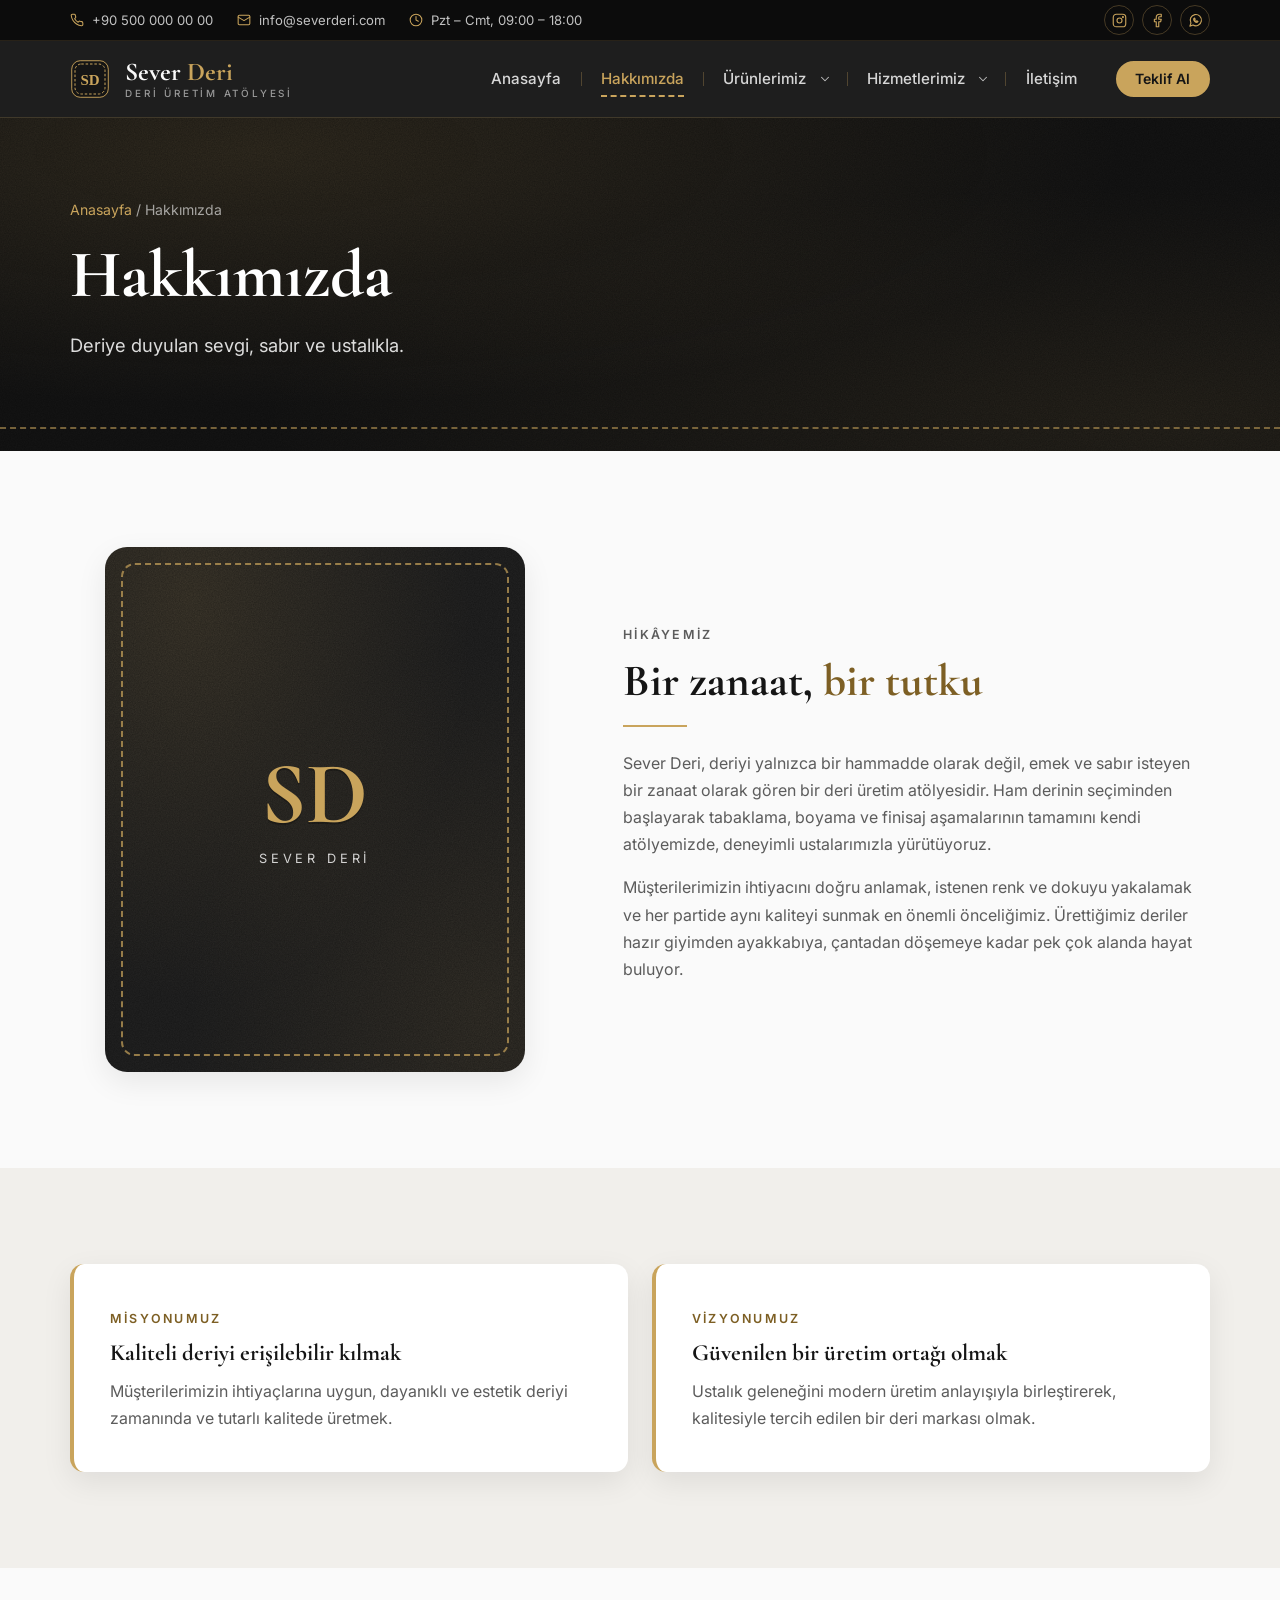
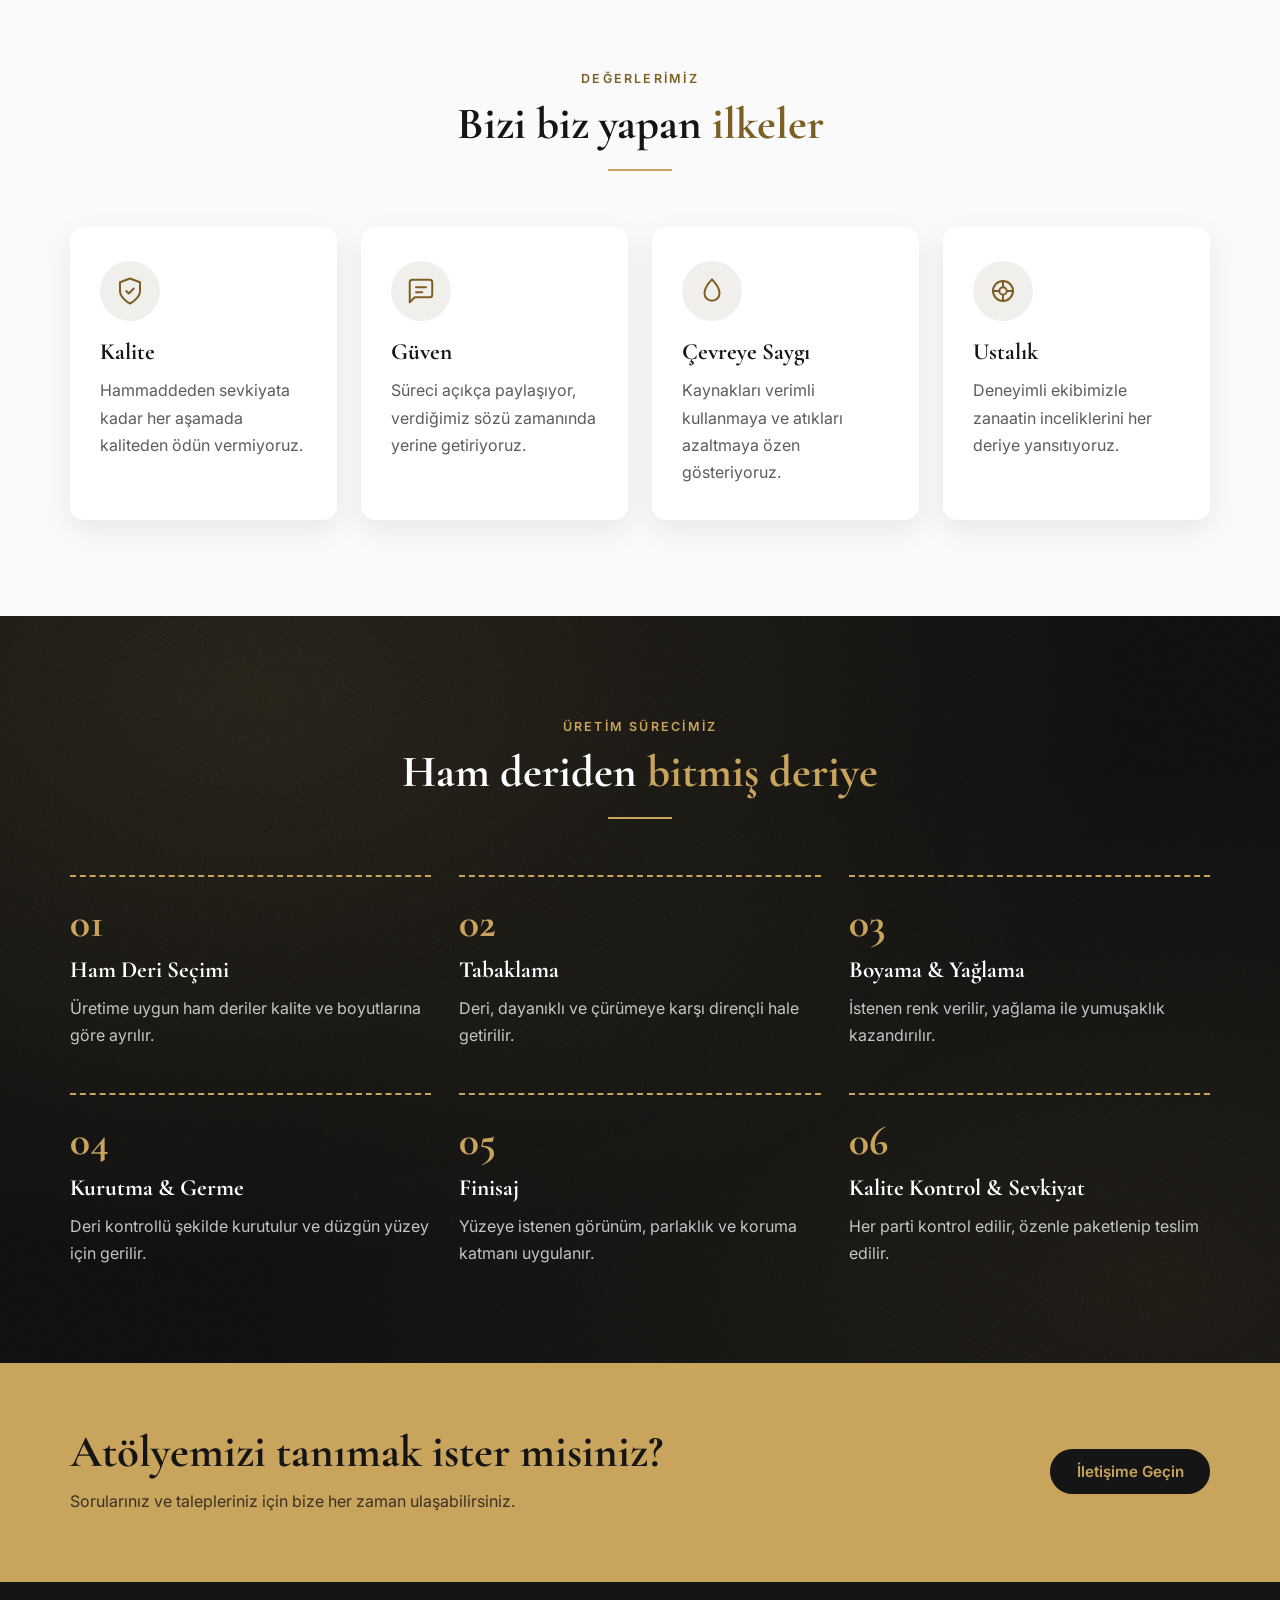
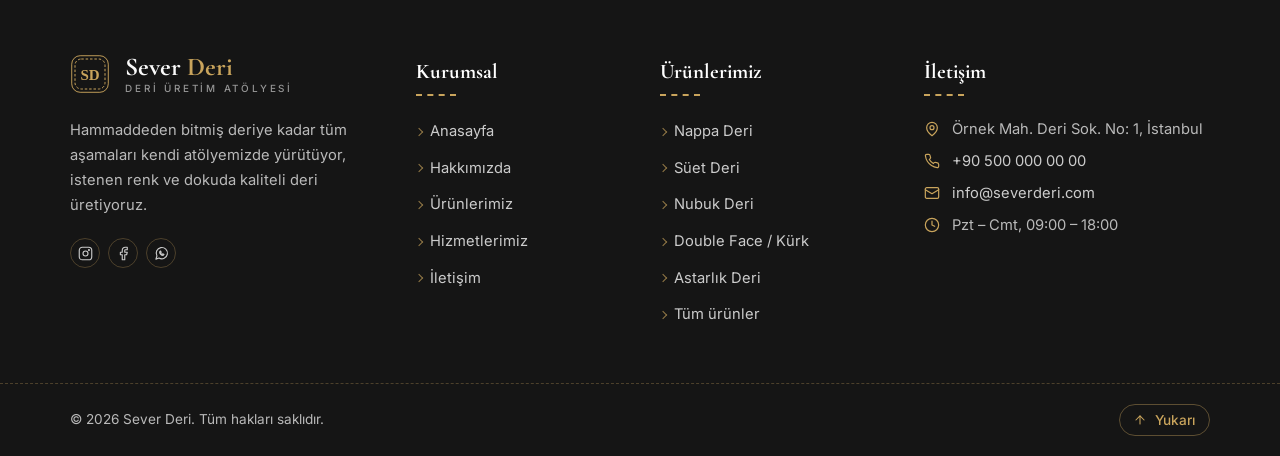
==== commit e3fde599: "Anasayfa tasarımını güncelle: slider, tanıtım bandı, harita - Hero yerine tam genişlikte, otomatik g" ====
--- a/hakkimizda.html
+++ b/hakkimizda.html
@@ -13,7 +13,7 @@
   <link rel="preconnect" href="https://fonts.googleapis.com">
   <link rel="preconnect" href="https://fonts.gstatic.com" crossorigin>
   <link href="https://fonts.googleapis.com/css2?family=Cormorant+Garamond:wght@500;600;700&family=Inter:wght@400;500;600&display=swap" rel="stylesheet">
-  <link rel="stylesheet" href="css/style.css">
+  <link rel="stylesheet" href="css/style.css?v=4">
 </head>
 <body data-page="hakkimizda">
 
@@ -115,7 +115,7 @@
         </div>
         <div class="about-text">
           <p class="eyebrow">Hikâyemiz</p>
-          <h2>Bir zanaat, bir tutku</h2>
+          <h2 class="title-line">Bir zanaat, <span class="accent">bir tutku</span></h2>
           <p>Sever Deri, deriyi yalnızca bir hammadde olarak değil, emek ve sabır isteyen bir zanaat olarak gören bir deri üretim atölyesidir. Ham derinin seçiminden başlayarak tabaklama, boyama ve finisaj aşamalarının tamamını kendi atölyemizde, deneyimli ustalarımızla yürütüyoruz.</p>
           <p>Müşterilerimizin ihtiyacını doğru anlamak, istenen renk ve dokuyu yakalamak ve her partide aynı kaliteyi sunmak en önemli önceliğimiz. Ürettiğimiz deriler hazır giyimden ayakkabıya, çantadan döşemeye kadar pek çok alanda hayat buluyor.</p>
         </div>
@@ -143,7 +143,7 @@
       <div class="container">
         <div class="section-head">
           <p class="eyebrow">Değerlerimiz</p>
-          <h2>Bizi biz yapan ilkeler</h2>
+          <h2 class="title-line">Bizi biz yapan <span class="accent">ilkeler</span></h2>
         </div>
         <div class="cards cards-4">
           <article class="card">
@@ -174,7 +174,7 @@
       <div class="container">
         <div class="section-head">
           <p class="eyebrow">Üretim Sürecimiz</p>
-          <h2>Ham deriden bitmiş deriye</h2>
+          <h2 class="title-line">Ham deriden <span class="accent">bitmiş deriye</span></h2>
         </div>
         <ol class="steps">
           <li>
@@ -275,6 +275,6 @@
     </div>
   </footer>
 
-  <script src="js/main.js"></script>
+  <script src="js/main.js?v=4"></script>
 </body>
 </html>
--- a/css/style.css
+++ b/css/style.css
@@ -114,6 +114,9 @@
 .btn-outline { background: transparent; border-color: var(--gold-deep); color: var(--gold-deep); }
 .btn-outline:hover { background: var(--gold); border-color: var(--gold); color: var(--dark); }
 
+.btn-line { background: transparent; border-color: rgba(255,255,255,.6); color: var(--white); border-radius: 4px; }
+.btn-line:hover { background: var(--gold); border-color: var(--gold); color: var(--dark); }
+
 .link-arrow { font-weight: 600; }
 .link-arrow::after { content: " →"; transition: margin .2s; }
 .link-arrow:hover::after { margin-left: 4px; }
@@ -209,6 +212,13 @@
 .site-nav { margin-left: auto; }
 .nav-list { display: flex; align-items: center; gap: 4px; list-style: none; margin: 0; padding: 0; }
 .nav-list > li { position: relative; display: flex; align-items: center; }
+.nav-list > li + li::before {
+  content: "";
+  width: 1px;
+  height: 14px;
+  margin-right: 4px;
+  background: rgba(201, 164, 92, .3);
+}
 .nav-list > li > a {
   position: relative;
   display: block;
@@ -228,6 +238,7 @@
   border-bottom: 2px dashed var(--gold);
 }
 .has-sub > a { padding-right: .3em !important; }
+.has-sub > a.active::after { right: .3em; }
 
 .sub-toggle {
   display: grid;
@@ -242,7 +253,6 @@
   cursor: pointer;
 }
 .sub-toggle .icon { width: 14px; height: 14px; transition: transform .2s; }
-.has-sub:hover .sub-toggle .icon,
 .has-sub.sub-open .sub-toggle .icon { transform: rotate(180deg); }
 
 .sub-menu {
@@ -268,9 +278,14 @@
   left: 0; right: 0; top: -12px;
   height: 12px;
 }
-.has-sub:hover .sub-menu,
 .has-sub:focus-within .sub-menu,
 .has-sub.sub-open .sub-menu { opacity: 1; visibility: visible; transform: none; }
+/* Dokunmatik ekranlarda "hover" yeni sayfada takılı kalabildiği için
+   üzerine gelince açılma sadece fare kullanan cihazlarda etkin */
+@media (hover: hover) and (pointer: fine) {
+  .has-sub:hover .sub-menu { opacity: 1; visibility: visible; transform: none; }
+  .has-sub:hover .sub-toggle .icon { transform: rotate(180deg); }
+}
 .sub-menu a {
   display: block;
   padding: .55em .9em;
@@ -315,6 +330,8 @@
 .hero,
 .page-hero,
 .section-dark,
+.slide,
+.split-text,
 .leather-card {
   background-color: var(--dark);
   background-image:
@@ -411,6 +428,202 @@
   border-bottom: 2px dashed rgba(201, 164, 92, .55);
 }
 
+/* ---------- Anasayfa slider ---------- */
+.slider {
+  position: relative;
+  height: 620px;
+  overflow: hidden;
+  background: var(--dark);
+  color: var(--bg);
+}
+.slides { position: absolute; inset: 0; }
+.slide {
+  position: absolute;
+  inset: 0;
+  display: flex;
+  align-items: center;
+  opacity: 0;
+  visibility: hidden;
+  transition: opacity .9s ease, visibility .9s;
+}
+.slide.is-active { opacity: 1; visibility: visible; }
+.slide-inner { position: relative; z-index: 2; width: 100%; }
+
+.slide-2 {
+  background-image:
+    linear-gradient(90deg, rgba(10,10,10,.94) 0%, rgba(10,10,10,.7) 45%, rgba(10,10,10,.15) 100%),
+    var(--noise),
+    linear-gradient(120deg, #6d5424, #d9bf82 35%, #9c7b3c 55%, #e6cf98 75%, #7a5e28);
+}
+.slide-3 {
+  background-image:
+    linear-gradient(90deg, rgba(10,10,10,.92) 0%, rgba(10,10,10,.6) 50%, rgba(10,10,10,.2) 100%),
+    var(--noise), var(--noise),
+    linear-gradient(160deg, #6a6e76, #2b2d31);
+}
+.slide-2::after,
+.slide-3::after {
+  content: "";
+  position: absolute;
+  top: 70px; bottom: 90px;
+  right: 6%;
+  width: 34%;
+  border: 2px dashed rgba(255, 255, 255, .35);
+  border-radius: 24px;
+}
+
+.slide-art {
+  position: absolute;
+  top: 50%;
+  right: max(4%, calc((100% - 1180px) / 2 + 20px));
+  width: 440px;
+  height: 400px;
+  transform: translateY(-50%);
+}
+
+.caption {
+  max-width: 580px;
+  padding: 40px 44px;
+  background: rgba(12, 12, 12, .72);
+  backdrop-filter: blur(6px);
+  border-left: 3px solid var(--gold);
+  border-radius: 0 var(--radius) var(--radius) 0;
+  box-shadow: 0 20px 50px rgba(0, 0, 0, .35);
+}
+.caption .eyebrow { color: var(--gold); }
+.caption h1,
+.caption h2 { color: var(--white); font-size: clamp(2.1rem, 4.4vw, 3.6rem); }
+.caption p:not(.eyebrow) { color: rgba(255, 255, 255, .85); font-size: 1.08rem; margin-bottom: 1.6em; }
+.slide.is-active .caption { animation: caption-in .9s ease both; }
+@keyframes caption-in {
+  from { opacity: 0; transform: translateY(24px); }
+  to   { opacity: 1; transform: none; }
+}
+
+.slider-arrow {
+  position: absolute;
+  top: 50%;
+  z-index: 3;
+  display: grid;
+  place-items: center;
+  width: 48px; height: 48px;
+  margin-top: -24px;
+  padding: 0;
+  color: var(--white);
+  background: rgba(0, 0, 0, .35);
+  border: 1px solid rgba(201, 164, 92, .45);
+  border-radius: 50%;
+  cursor: pointer;
+  transition: background .2s, color .2s;
+}
+.slider-arrow:hover { background: var(--gold); color: var(--dark); }
+.slider-arrow .icon { width: 20px; height: 20px; }
+.slider-arrow.prev { left: 20px; }
+.slider-arrow.prev .icon { transform: rotate(90deg); }
+.slider-arrow.next { right: 20px; }
+.slider-arrow.next .icon { transform: rotate(-90deg); }
+
+.slider-dots {
+  position: absolute;
+  left: 50%;
+  bottom: 48px;
+  z-index: 3;
+  display: flex;
+  gap: 8px;
+  transform: translateX(-50%);
+}
+.slider-dots button {
+  width: 30px; height: 4px;
+  padding: 0;
+  background: rgba(255, 255, 255, .35);
+  border: 0;
+  border-radius: 2px;
+  cursor: pointer;
+  transition: background .2s, width .2s;
+}
+.slider-dots button[aria-selected="true"] { width: 46px; background: var(--gold); }
+.slider-dots button::before { /* dokunma alanını büyüt */
+  content: "";
+  display: block;
+  margin: -12px 0;
+  height: 28px;
+}
+
+/* ---------- İki parçalı tanıtım bandı ---------- */
+.split {
+  display: grid;
+  grid-template-columns: 1fr 1fr;
+  min-height: 520px;
+}
+.split-text {
+  position: relative;
+  display: flex;
+  align-items: center;
+  justify-content: flex-end;
+  padding: 88px 64px;
+  color: rgba(255, 255, 255, .8);
+}
+.split-text::after { /* sağdaki görsele doğru ok */
+  content: "";
+  position: absolute;
+  top: 50%;
+  right: -18px;
+  z-index: 2;
+  margin-top: -18px;
+  border: 18px solid transparent;
+  border-right: 0;
+  border-left-color: #1a1a1a;
+}
+.split-text-inner { max-width: 520px; }
+.split-text .eyebrow { color: var(--gold); }
+.split-text h2 { color: var(--white); }
+.split-text .checklist li { color: var(--white); }
+.split-visual {
+  display: grid;
+  place-items: center;
+  padding: 56px 40px;
+  background:
+    repeating-linear-gradient(45deg, rgba(0,0,0,.025) 0 2px, transparent 2px 14px),
+    var(--bg-2);
+}
+.split-visual .leather-card { width: 100%; max-width: 340px; }
+
+/* ---------- Anasayfa harita bandı ---------- */
+.map-band {
+  position: relative;
+  height: 440px;
+  background: var(--bg-2);
+}
+.map-band iframe {
+  position: absolute;
+  inset: 0;
+  width: 100%;
+  height: 100%;
+  border: 0;
+  filter: grayscale(.85) contrast(1.05);
+}
+.map-band-inner {
+  position: relative;
+  height: 100%;
+  display: flex;
+  align-items: center;
+  pointer-events: none;
+}
+.map-card {
+  pointer-events: auto;
+  width: min(380px, 100%);
+  padding: 32px;
+  background: var(--dark);
+  color: rgba(255, 255, 255, .8);
+  border-top: 3px solid var(--gold);
+  border-radius: var(--radius);
+  box-shadow: 0 20px 50px rgba(0, 0, 0, .35);
+}
+.map-card h2 { color: var(--white); font-size: 1.9rem; }
+.map-card .footer-contact { margin-bottom: 24px; }
+.map-card a:not(.btn) { color: rgba(255, 255, 255, .85); }
+.map-card a:not(.btn):hover { color: var(--gold); }
+
 /* ---------- Alt sayfa başlığı ---------- */
 .page-hero {
   position: relative;
@@ -431,6 +644,21 @@
 .section-dark .eyebrow { color: var(--gold); }
 
 .section-head { text-align: center; max-width: 680px; margin: 0 auto 56px; }
+
+.accent { color: var(--gold-deep); }
+.section-dark .accent,
+.split-text .accent,
+.map-card .accent { color: var(--gold); }
+.title-line { position: relative; padding-bottom: .45em; }
+.title-line::after {
+  content: "";
+  position: absolute;
+  left: 0; bottom: 0;
+  width: 64px;
+  border-bottom: 2px solid var(--gold);
+}
+.section-head .title-line::after { left: 50%; transform: translateX(-50%); }
+.section-head .title-line { margin-bottom: .7em; }
 .section-head p:last-child { color: var(--muted); }
 
 /* ---------- Hakkımızda ---------- */
@@ -896,6 +1124,13 @@
   .steps:has(> li:nth-child(6)),
   .features { grid-template-columns: repeat(2, 1fr); }
   .hero-inner { grid-template-columns: 1fr; }
+  .nav-list > li + li::before { display: none; }
+  .slider { height: 560px; }
+  .slide-art { opacity: .35; right: -60px; }
+  .split { grid-template-columns: 1fr; }
+  .split-text { justify-content: flex-start; padding: 72px 20px; }
+  .split-text::after { top: auto; bottom: -18px; right: auto; left: 50%; margin: 0 0 0 -18px; border: 18px solid transparent; border-bottom: 0; border-top-color: #1a1a1a; }
+  .split-visual { padding: 56px 20px; }
   .hero-visual { height: 300px; max-width: 480px; }
   .hs { width: 170px; }
   .about,
@@ -947,7 +1182,6 @@
   .nav-list > li > a.active { background: rgba(255,255,255,.05); }
   .has-sub > a { padding-right: .6em !important; }
   .sub-toggle { width: 40px; height: 40px; margin: 0; }
-  .has-sub:hover .sub-toggle .icon { transform: none; }
   .has-sub.sub-open .sub-toggle .icon { transform: rotate(180deg); }
   .sub-menu,
   .has-sub:hover .sub-menu,
@@ -994,6 +1228,17 @@
   .map { aspect-ratio: 4 / 3; }
   .map-section { padding-bottom: 72px; }
   .mv { grid-template-columns: 1fr; }
+  .slider { height: 600px; }
+  .slide { align-items: flex-end; padding-bottom: 96px; }
+  .slide-art { display: none; }
+  .slide-2::after, .slide-3::after { display: none; }
+  .caption { padding: 28px 24px; border-radius: 0 12px 12px 0; }
+  .caption p:not(.eyebrow) { font-size: 1rem; }
+  .slider-arrow { display: none; }
+  .map-band { height: auto; display: flex; flex-direction: column-reverse; }
+  .map-band iframe { position: static; height: 300px; }
+  .map-band-inner { padding: 0; }
+  .map-card { width: 100%; border-radius: 0; box-shadow: none; }
   .cta-inner { flex-direction: column; align-items: flex-start; }
 }
 
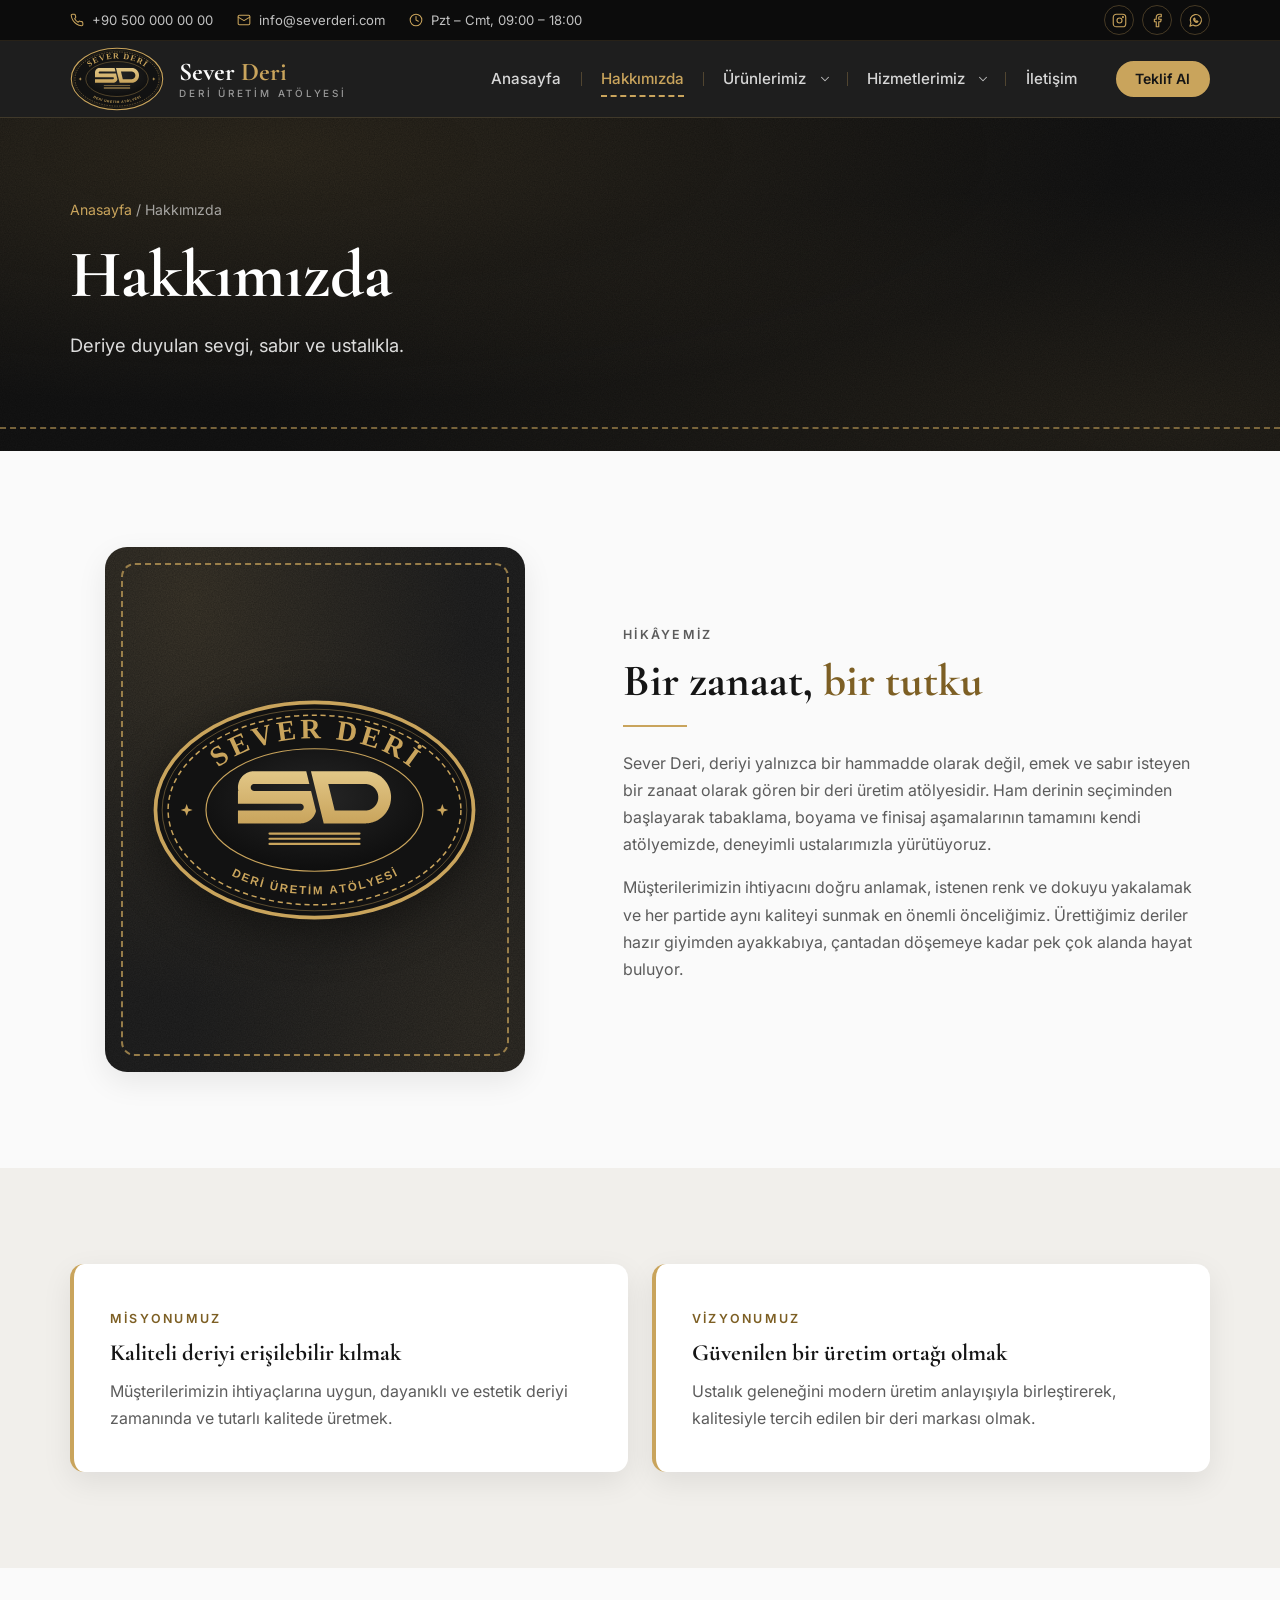
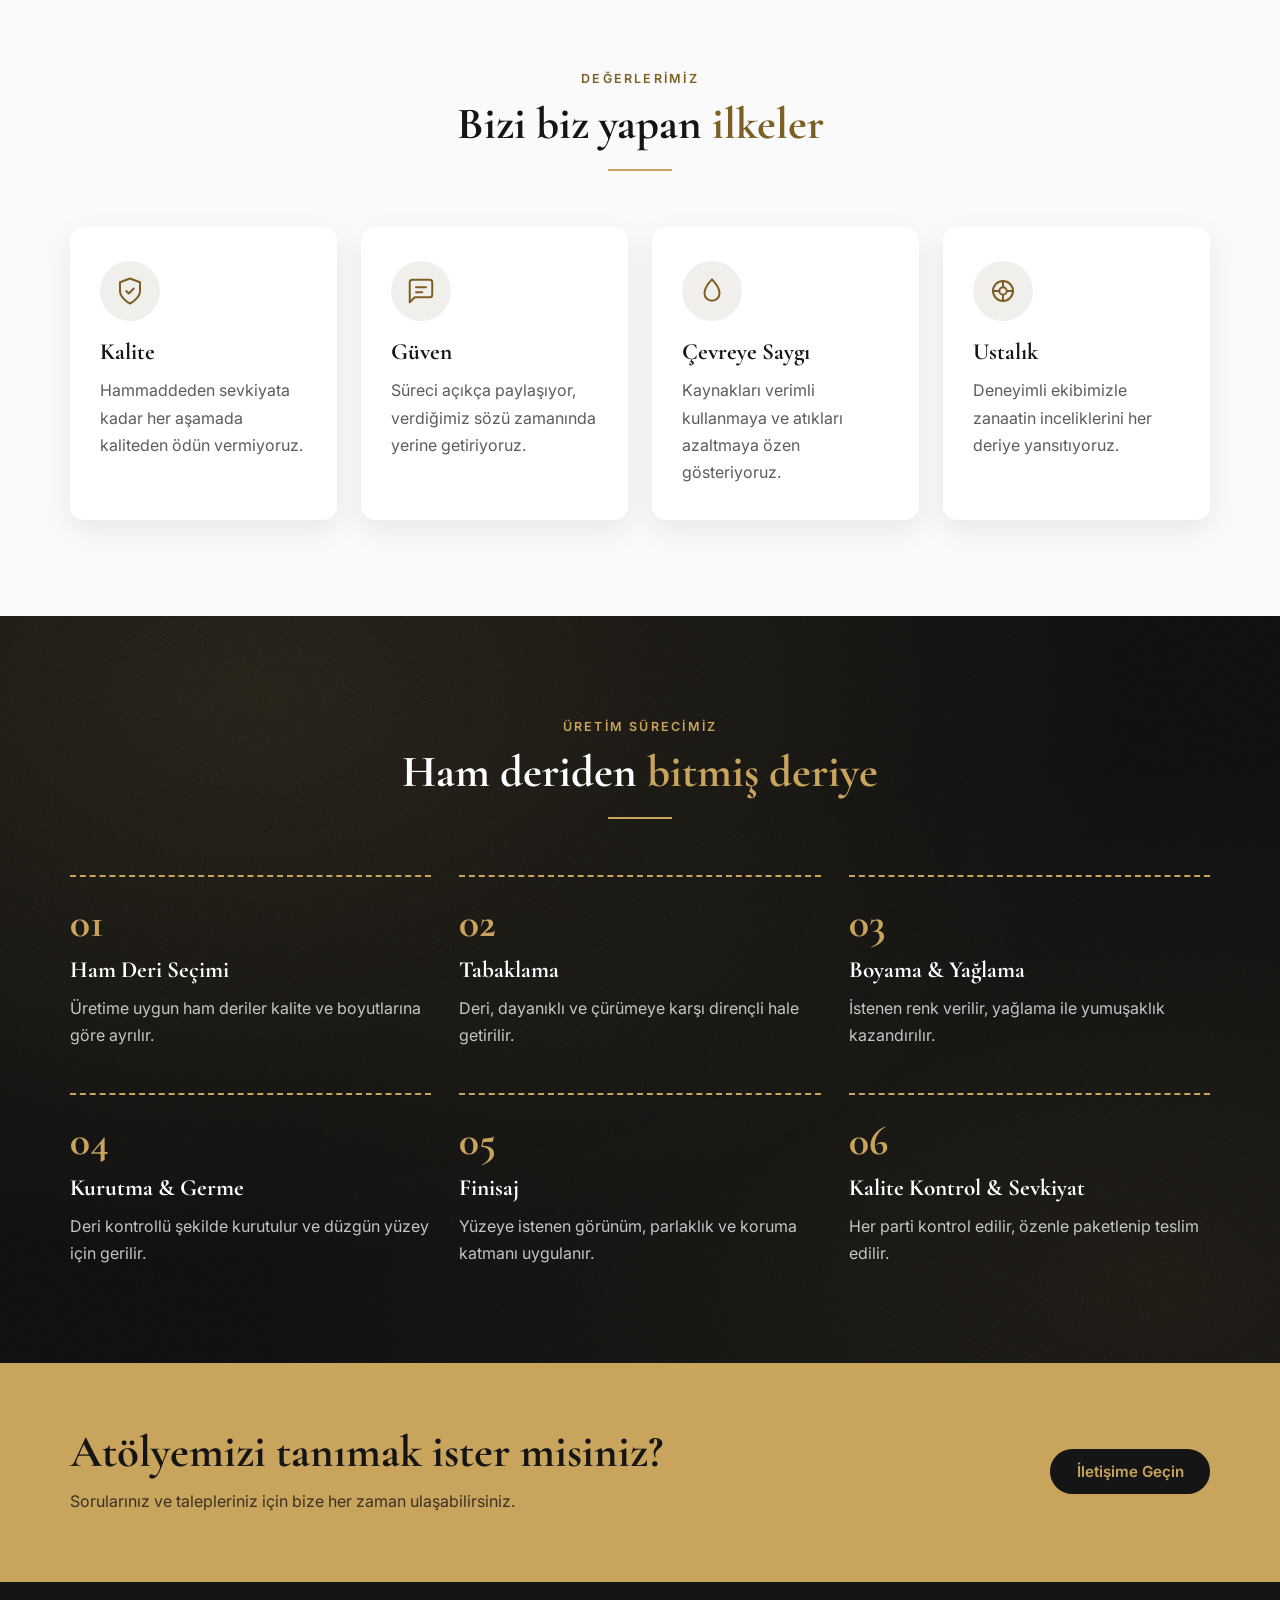
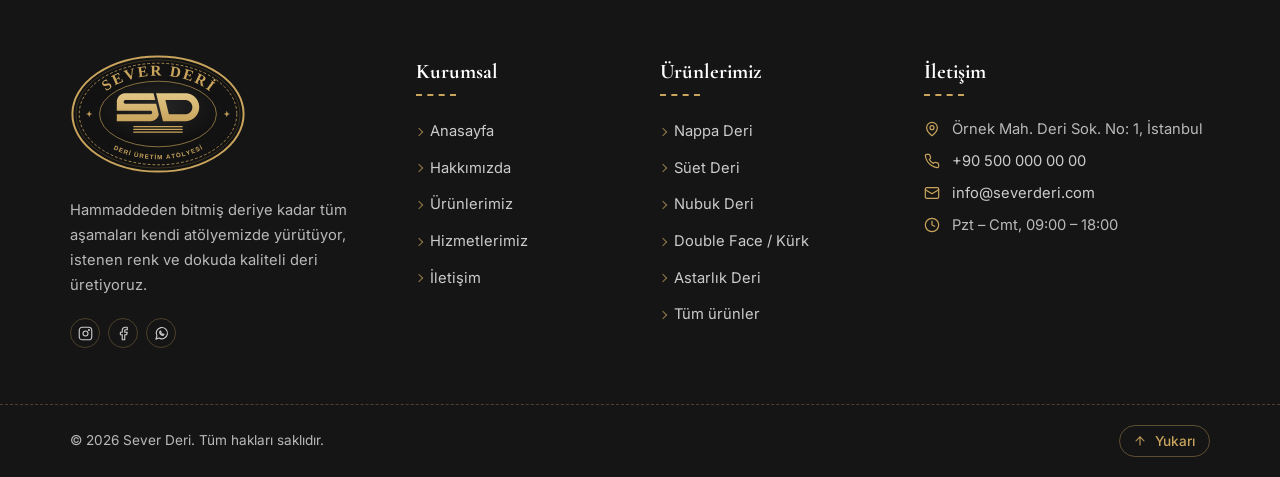
==== commit de461819: "Yeni logo: SD monogramlı oval rozet - Eski SD monogramı vektör olarak yeniden çizildi, oval rozet fo" ====
--- a/hakkimizda.html
+++ b/hakkimizda.html
@@ -13,7 +13,7 @@
   <link rel="preconnect" href="https://fonts.googleapis.com">
   <link rel="preconnect" href="https://fonts.gstatic.com" crossorigin>
   <link href="https://fonts.googleapis.com/css2?family=Cormorant+Garamond:wght@500;600;700&family=Inter:wght@400;500;600&display=swap" rel="stylesheet">
-  <link rel="stylesheet" href="css/style.css?v=4">
+  <link rel="stylesheet" href="css/style.css?v=6">
 </head>
 <body data-page="hakkimizda">
 
@@ -37,7 +37,7 @@
   <header class="site-header">
     <div class="container header-inner">
       <a href="index.html" class="brand" aria-label="Sever Deri anasayfa">
-        <img src="assets/favicon.svg" alt="" width="40" height="40">
+        <img class="brand-logo" src="assets/logo.svg" alt="" width="94" height="64">
         <span class="brand-text"><span>Sever <em>Deri</em></span><small>Deri Üretim Atölyesi</small></span>
       </a>
       <nav class="site-nav" id="site-nav" aria-label="Ana menü">
@@ -109,8 +109,7 @@
       <div class="container about">
         <div class="about-visual" aria-hidden="true">
           <div class="leather-card">
-            <span class="leather-card-mark">SD</span>
-            <span class="leather-card-text">Sever Deri</span>
+            <img src="assets/logo.svg" alt="" width="440" height="300">
           </div>
         </div>
         <div class="about-text">
@@ -225,9 +224,8 @@
   <footer class="site-footer">
     <div class="container footer-grid">
       <div class="footer-brand">
-        <a href="index.html" class="brand">
-          <img src="assets/favicon.svg" alt="" width="40" height="40">
-          <span class="brand-text"><span>Sever <em>Deri</em></span><small>Deri Üretim Atölyesi</small></span>
+        <a href="index.html" class="footer-logo" aria-label="Sever Deri anasayfa">
+          <img src="assets/logo.svg" alt="Sever Deri" width="176" height="120">
         </a>
         <p class="footer-about">Hammaddeden bitmiş deriye kadar tüm aşamaları kendi atölyemizde yürütüyor, istenen renk ve dokuda kaliteli deri üretiyoruz.</p>
         <div class="social">
@@ -275,6 +273,6 @@
     </div>
   </footer>
 
-  <script src="js/main.js?v=4"></script>
+  <script src="js/main.js?v=6"></script>
 </body>
 </html>
--- a/css/style.css
+++ b/css/style.css
@@ -199,6 +199,7 @@
 }
 .brand em { font-style: normal; color: var(--gold); }
 .brand:hover { color: var(--bg); }
+.brand-logo { width: auto; height: 64px; flex: none; }
 .brand-text { display: flex; flex-direction: column; gap: 4px; }
 .brand small {
   font-family: var(--font-sans);
@@ -449,36 +450,27 @@
 .slide.is-active { opacity: 1; visibility: visible; }
 .slide-inner { position: relative; z-index: 2; width: 100%; }
 
-.slide-2 {
-  background-image:
-    linear-gradient(90deg, rgba(10,10,10,.94) 0%, rgba(10,10,10,.7) 45%, rgba(10,10,10,.15) 100%),
-    var(--noise),
-    linear-gradient(120deg, #6d5424, #d9bf82 35%, #9c7b3c 55%, #e6cf98 75%, #7a5e28);
-}
-.slide-3 {
-  background-image:
-    linear-gradient(90deg, rgba(10,10,10,.92) 0%, rgba(10,10,10,.6) 50%, rgba(10,10,10,.2) 100%),
-    var(--noise), var(--noise),
-    linear-gradient(160deg, #6a6e76, #2b2d31);
-}
-.slide-2::after,
-.slide-3::after {
+/* Deri görselleri: ::before görsel (yavaş yakınlaşma), ::after okunabilirlik katmanı */
+.slide-1 { --slide-img: url("../assets/img/slide-1.webp"); }
+.slide-2 { --slide-img: url("../assets/img/slide-2.webp"); }
+.slide-3 { --slide-img: url("../assets/img/slide-3.webp"); }
+.slide::before,
+.slide::after {
   content: "";
   position: absolute;
-  top: 70px; bottom: 90px;
-  right: 6%;
-  width: 34%;
-  border: 2px dashed rgba(255, 255, 255, .35);
-  border-radius: 24px;
-}
-
-.slide-art {
-  position: absolute;
-  top: 50%;
-  right: max(4%, calc((100% - 1180px) / 2 + 20px));
-  width: 440px;
-  height: 400px;
-  transform: translateY(-50%);
+  inset: 0;
+}
+.slide::before {
+  background: var(--slide-img) center / cover no-repeat;
+  transform: scale(1.08);
+  transition: transform 7s ease-out;
+}
+.slide.is-active::before { transform: scale(1); }
+.slide::after {
+  background: linear-gradient(90deg, rgba(8, 8, 8, .82) 0%, rgba(8, 8, 8, .5) 40%, rgba(8, 8, 8, .05) 75%);
+}
+.slide-2::after {
+  background: linear-gradient(90deg, rgba(8, 8, 8, .9) 0%, rgba(8, 8, 8, .6) 42%, rgba(8, 8, 8, .08) 78%);
 }
 
 .caption {
@@ -691,6 +683,7 @@
   border: 2px dashed rgba(201, 164, 92, .7);
   border-radius: 14px;
 }
+.leather-card img { position: relative; width: 78%; height: auto; filter: drop-shadow(0 12px 24px rgba(0, 0, 0, .45)); }
 .leather-card-mark {
   font-family: var(--font-serif);
   font-size: 5.5rem;
@@ -1038,6 +1031,8 @@
   gap: 40px;
   padding-bottom: 56px;
 }
+.footer-logo { display: inline-block; }
+.footer-logo img { width: 176px; height: auto; }
 .footer-about { margin: 16px 0 20px; max-width: 320px; line-height: 1.7; }
 .footer-title {
   position: relative;
@@ -1106,6 +1101,7 @@
 
 @media (prefers-reduced-motion: reduce) {
   html { scroll-behavior: auto; }
+  .slide::before { transform: none; transition: none; }
   .reveal { opacity: 1; transform: none; transition: none; }
 }
 
@@ -1126,7 +1122,6 @@
   .hero-inner { grid-template-columns: 1fr; }
   .nav-list > li + li::before { display: none; }
   .slider { height: 560px; }
-  .slide-art { opacity: .35; right: -60px; }
   .split { grid-template-columns: 1fr; }
   .split-text { justify-content: flex-start; padding: 72px 20px; }
   .split-text::after { top: auto; bottom: -18px; right: auto; left: 50%; margin: 0 0 0 -18px; border: 18px solid transparent; border-bottom: 0; border-top-color: #1a1a1a; }
@@ -1230,8 +1225,8 @@
   .mv { grid-template-columns: 1fr; }
   .slider { height: 600px; }
   .slide { align-items: flex-end; padding-bottom: 96px; }
-  .slide-art { display: none; }
-  .slide-2::after, .slide-3::after { display: none; }
+  .slide::before { background-position: 70% center; }
+  .slide::after { background: linear-gradient(0deg, rgba(8, 8, 8, .85) 0%, rgba(8, 8, 8, .35) 60%, rgba(8, 8, 8, .15) 100%); }
   .caption { padding: 28px 24px; border-radius: 0 12px 12px 0; }
   .caption p:not(.eyebrow) { font-size: 1rem; }
   .slider-arrow { display: none; }
@@ -1252,7 +1247,8 @@
   .steps,
   .features,
   .footer-grid { grid-template-columns: 1fr; }
-  .brand { font-size: 1.4rem; }
+  .brand { font-size: 1.3rem; }
+  .brand-logo { height: 52px; }
   .sectors { grid-template-columns: repeat(2, 1fr); }
   .highlight { border-right: 0 !important; border-bottom: 1px dashed var(--line); }
   .highlight:last-child { border-bottom: 0; }
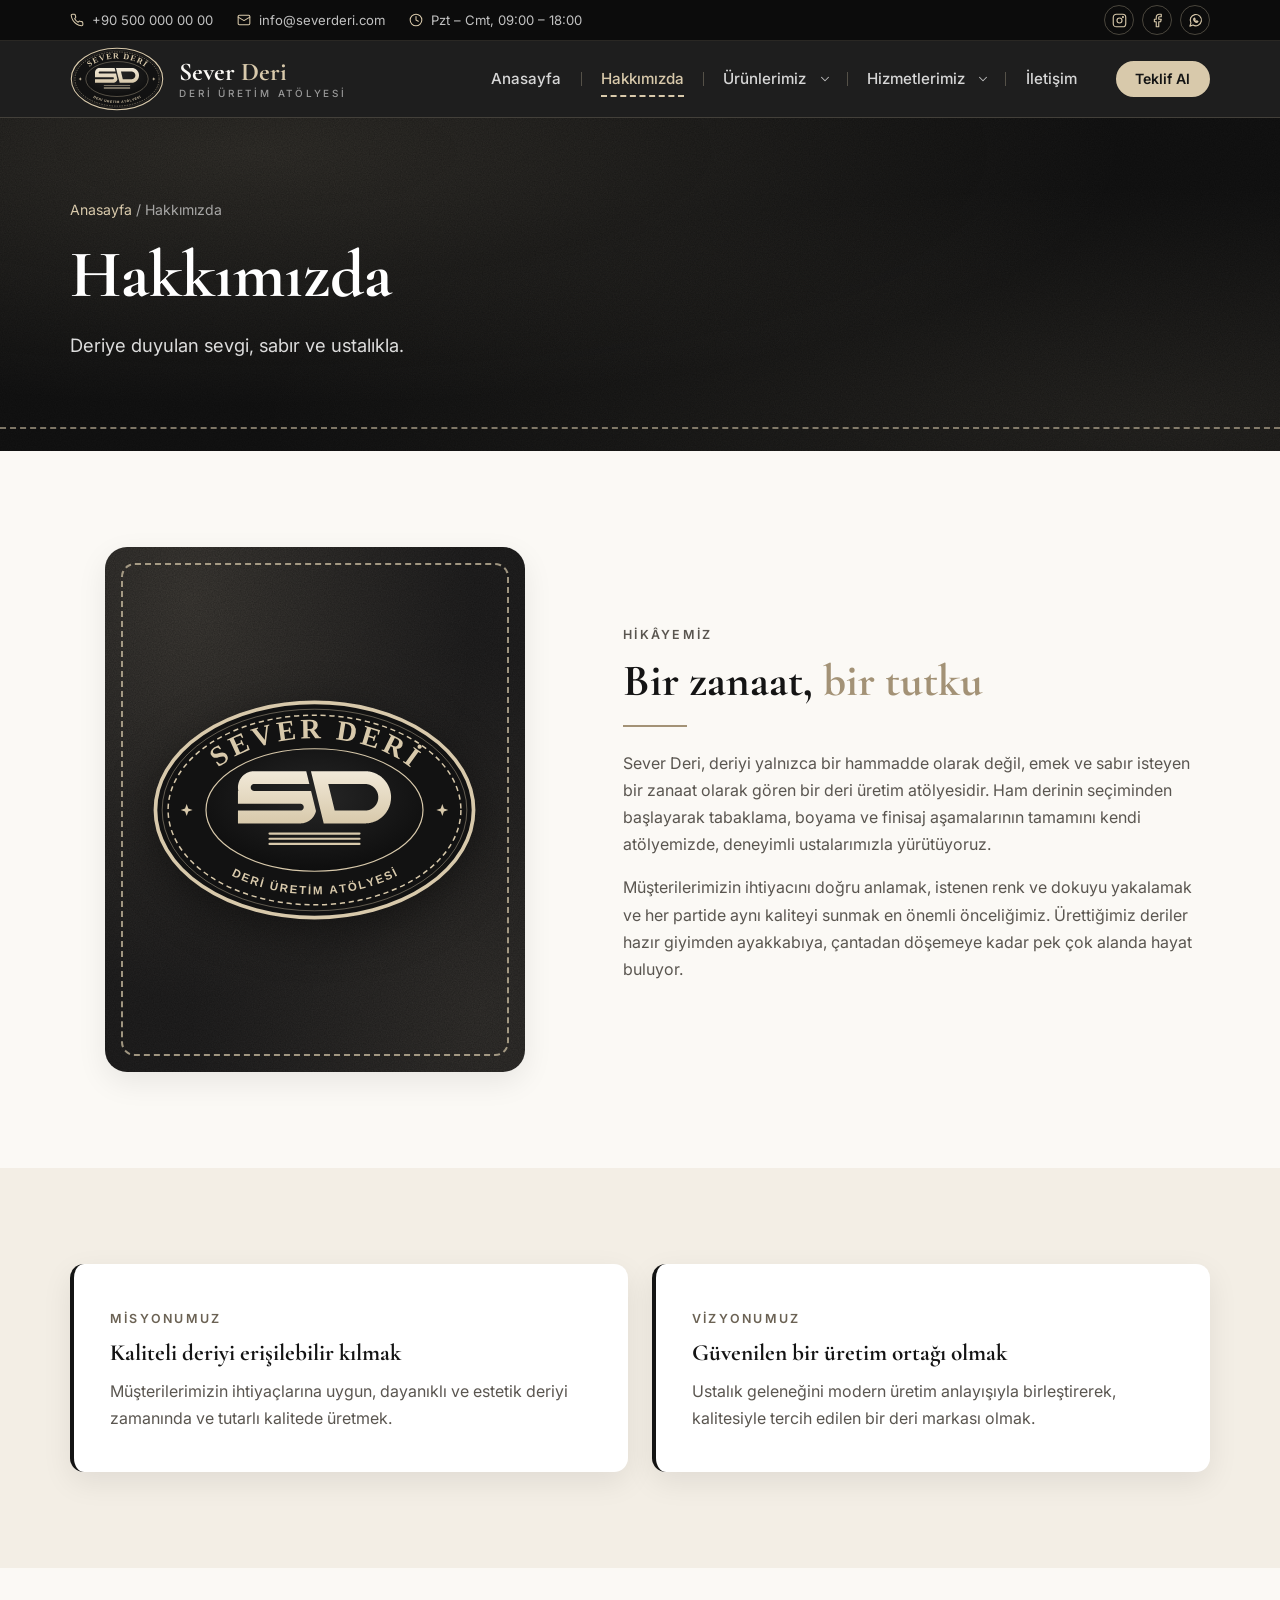
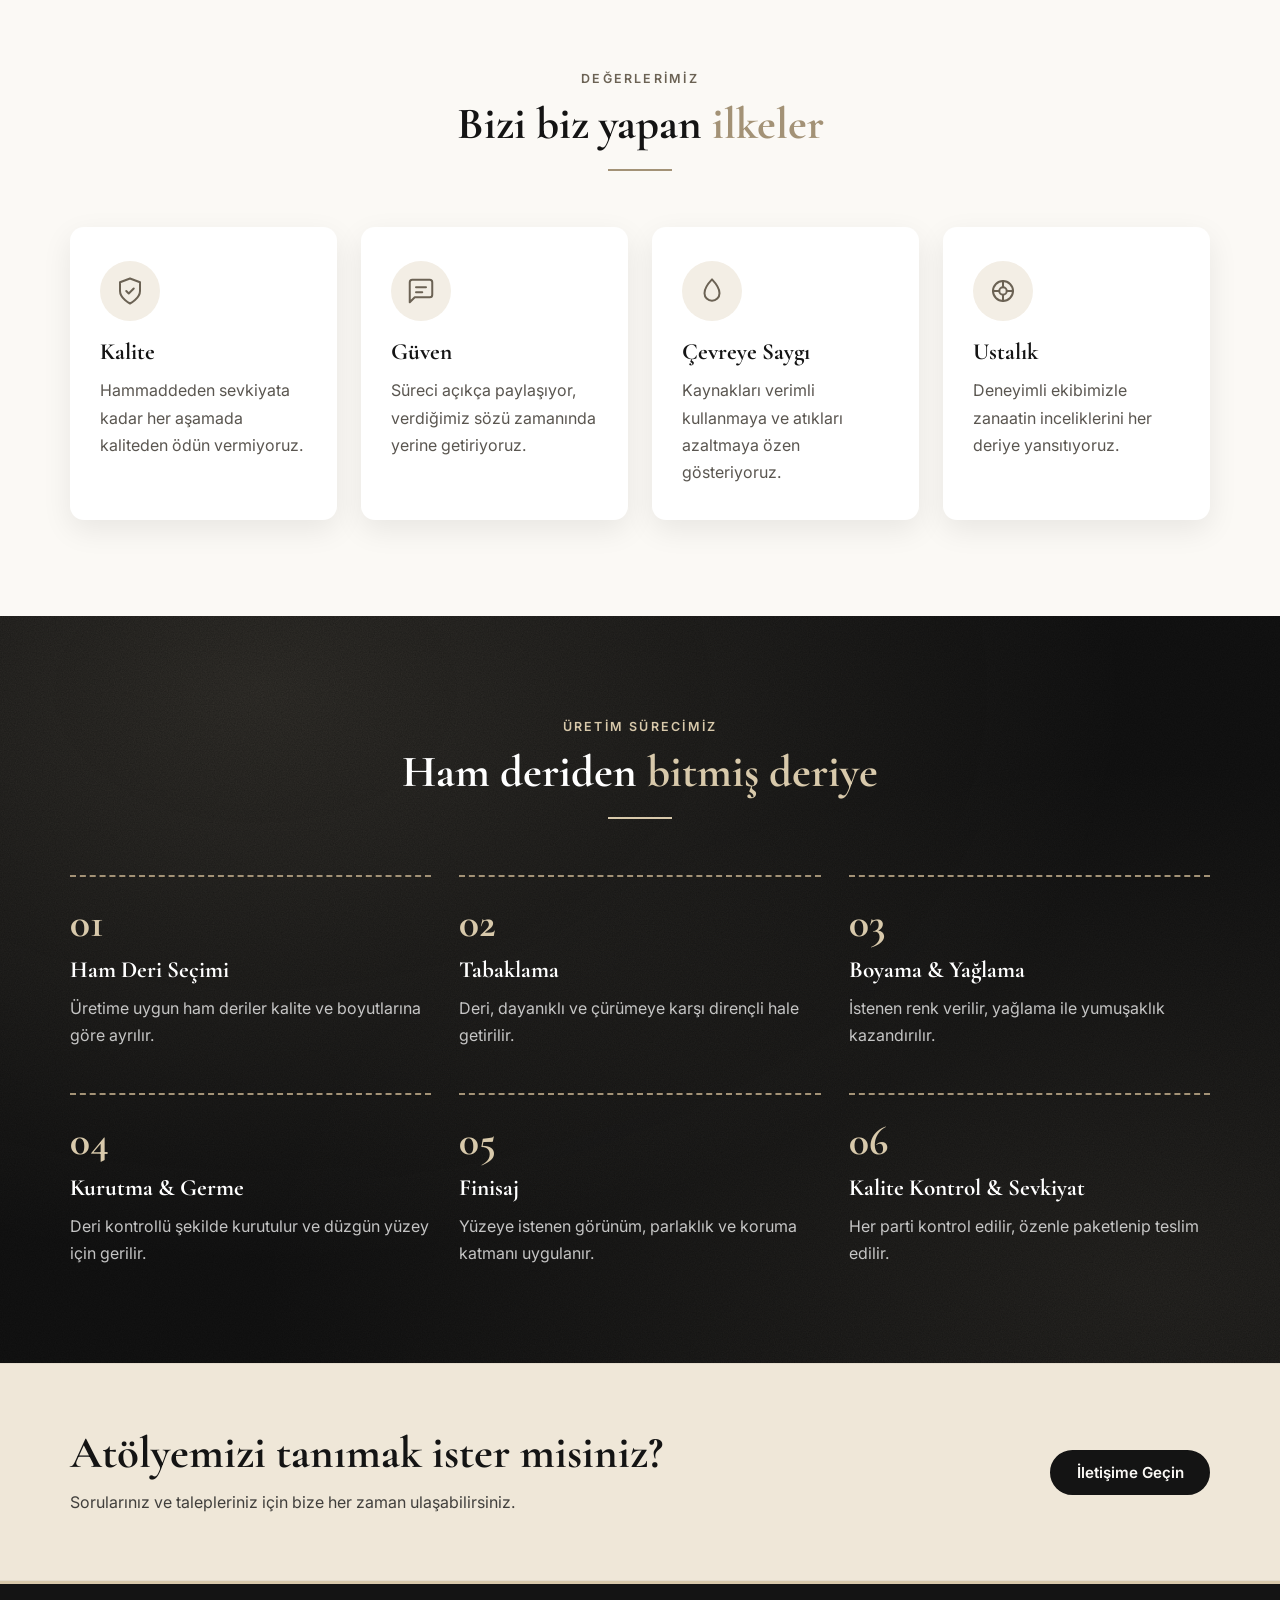
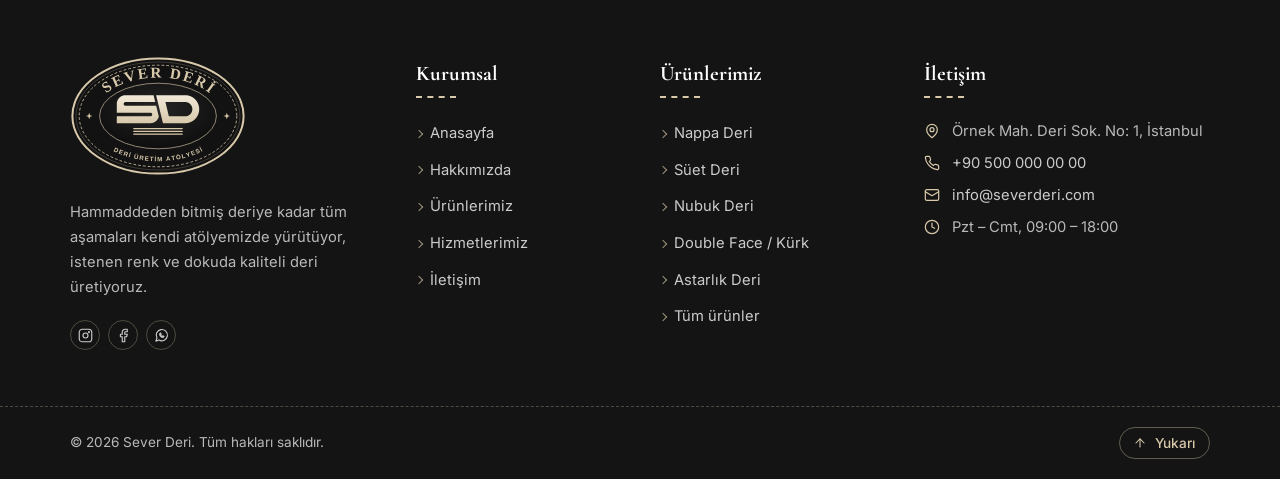
==== commit 9e4de52c: "Renk temasını siyah, beyaz, krem ve bej olarak değiştir - Altın vurgular bej/krem tonlarıyla değişti" ====
--- a/hakkimizda.html
+++ b/hakkimizda.html
@@ -13,7 +13,7 @@
   <link rel="preconnect" href="https://fonts.googleapis.com">
   <link rel="preconnect" href="https://fonts.gstatic.com" crossorigin>
   <link href="https://fonts.googleapis.com/css2?family=Cormorant+Garamond:wght@500;600;700&family=Inter:wght@400;500;600&display=swap" rel="stylesheet">
-  <link rel="stylesheet" href="css/style.css?v=6">
+  <link rel="stylesheet" href="css/style.css?v=7">
 </head>
 <body data-page="hakkimizda">
 
@@ -273,6 +273,6 @@
     </div>
   </footer>
 
-  <script src="js/main.js?v=6"></script>
+  <script src="js/main.js?v=7"></script>
 </body>
 </html>
--- a/css/style.css
+++ b/css/style.css
@@ -3,16 +3,18 @@
    ========================================================== */
 
 :root {
-  --dark: #151515;
-  --dark-2: #232323;
-  --gold: #c9a45c;
-  --gold-light: #dcbd7e;
-  --gold-deep: #7d5f24;
-  --bg: #fafafa;
-  --bg-2: #f1efeb;
-  --ink: #1a1a1a;
-  --muted: #5c5c5c;
-  --line: #e3e0da;
+  --dark: #141414;
+  --dark-2: #222121;
+  --accent: #d8c9ab;        /* bej: koyu zeminde vurgu */
+  --accent-light: #ebe1cd;  /* açık bej */
+  --accent-deep: #6b6254;   /* koyu bej: açık zeminde küçük vurgu yazıları */
+  --accent-title: #a39276;  /* başlıklardaki ikinci renk */
+  --cream: #efe7d8;         /* krem bant */
+  --bg: #fbf9f5;            /* kırık beyaz */
+  --bg-2: #f3eee5;          /* krem */
+  --ink: #161616;
+  --muted: #5a5650;
+  --line: #e4dccd;
   --white: #ffffff;
 
   --radius: 14px;
@@ -41,8 +43,8 @@
 
 img, svg { display: block; max-width: 100%; }
 
-a { color: var(--gold-deep); text-decoration: none; }
-a:hover { color: var(--gold-light); }
+a { color: var(--accent-deep); text-decoration: none; }
+a:hover { color: var(--accent-light); }
 
 h1, h2, h3 {
   font-family: var(--font-serif);
@@ -71,7 +73,7 @@
   font-weight: 600;
   letter-spacing: .18em;
   text-transform: uppercase;
-  color: var(--gold-deep);
+  color: var(--accent-deep);
   margin-bottom: .8em;
 }
 
@@ -82,14 +84,14 @@
   left: 12px; top: -60px;
   z-index: 100;
   padding: .6em 1em;
-  background: var(--gold);
+  background: var(--accent);
   color: var(--dark);
   border-radius: 8px;
   font-weight: 600;
 }
 .skip-link:focus { top: 12px; }
 
-:focus-visible { outline: 2px solid var(--gold); outline-offset: 3px; }
+:focus-visible { outline: 2px solid var(--accent-title); outline-offset: 3px; }
 
 /* ---------- Butonlar ---------- */
 .btn {
@@ -98,24 +100,38 @@
   justify-content: center;
   gap: .5em;
   padding: .85em 1.6em;
-  border: 2px solid var(--gold);
+  border: 2px solid var(--dark);
   border-radius: 999px;
-  background: var(--gold);
-  color: var(--dark);
+  background: var(--dark);
+  color: var(--bg);
   font: 600 .95rem/1 var(--font-sans);
   cursor: pointer;
   transition: background .2s, border-color .2s, color .2s, transform .2s;
 }
-.btn:hover { background: var(--gold-light); border-color: var(--gold-light); color: var(--dark); transform: translateY(-1px); }
+.btn:hover { background: #333; border-color: #333; color: var(--white); transform: translateY(-1px); }
+
+/* Koyu zeminlerdeki butonlar bej */
+.site-header .btn,
+.nav-mobile-extra .btn,
+.caption .btn,
+.section-dark .btn,
+.map-card .btn { background: var(--accent); border-color: var(--accent); color: var(--dark); }
+.site-header .btn:hover,
+.nav-mobile-extra .btn:hover,
+.caption .btn:hover,
+.section-dark .btn:hover,
+.map-card .btn:hover { background: var(--accent-light); border-color: var(--accent-light); color: var(--dark); }
 
 .btn-ghost { background: transparent; border-color: rgba(255,255,255,.55); color: var(--white); }
 .btn-ghost:hover { background: rgba(255,255,255,.12); border-color: var(--white); color: var(--white); }
 
-.btn-outline { background: transparent; border-color: var(--gold-deep); color: var(--gold-deep); }
-.btn-outline:hover { background: var(--gold); border-color: var(--gold); color: var(--dark); }
+.btn-outline { background: transparent; border-color: var(--dark); color: var(--dark); }
+.btn-outline:hover { background: var(--dark); border-color: var(--dark); color: var(--bg); }
 
 .btn-line { background: transparent; border-color: rgba(255,255,255,.6); color: var(--white); border-radius: 4px; }
-.btn-line:hover { background: var(--gold); border-color: var(--gold); color: var(--dark); }
+.btn-line:hover { background: var(--accent); border-color: var(--accent); color: var(--dark); }
+.split-text .btn-line { background: transparent; border-color: rgba(255,255,255,.6); color: var(--white); }
+.split-text .btn-line:hover { background: var(--accent); border-color: var(--accent); color: var(--dark); }
 
 .link-arrow { font-weight: 600; }
 .link-arrow::after { content: " →"; transition: margin .2s; }
@@ -126,7 +142,7 @@
   background: #0c0c0c;
   color: rgba(255, 255, 255, .7);
   font-size: .82rem;
-  border-bottom: 1px solid rgba(201, 164, 92, .15);
+  border-bottom: 1px solid rgba(216, 201, 171, .15);
 }
 .topbar-inner {
   display: flex;
@@ -143,7 +159,7 @@
   gap: 8px;
   color: rgba(255, 255, 255, .75);
 }
-.topbar-info a:hover { color: var(--gold); }
+.topbar-info a:hover { color: var(--accent); }
 
 .icon {
   width: 16px; height: 16px;
@@ -154,7 +170,7 @@
   stroke-linecap: round;
   stroke-linejoin: round;
 }
-.topbar .icon { color: var(--gold); width: 14px; height: 14px; }
+.topbar .icon { color: var(--accent); width: 14px; height: 14px; }
 
 .social { display: flex; gap: 8px; }
 .social a {
@@ -163,10 +179,10 @@
   width: 30px; height: 30px;
   border-radius: 50%;
   color: rgba(255, 255, 255, .75);
-  border: 1px solid rgba(201, 164, 92, .3);
+  border: 1px solid rgba(216, 201, 171, .3);
   transition: color .2s, background .2s, border-color .2s;
 }
-.social a:hover { color: var(--dark); background: var(--gold); border-color: var(--gold); }
+.social a:hover { color: var(--dark); background: var(--accent); border-color: var(--accent); }
 .social .icon { width: 15px; height: 15px; }
 
 /* ---------- Üst menü ---------- */
@@ -176,7 +192,7 @@
   z-index: 50;
   background: rgba(21, 21, 21, .96);
   backdrop-filter: blur(8px);
-  border-bottom: 1px solid rgba(201, 164, 92, .2);
+  border-bottom: 1px solid rgba(216, 201, 171, .2);
   transition: box-shadow .25s;
 }
 .site-header.scrolled { box-shadow: 0 8px 24px rgba(0, 0, 0, .35); }
@@ -197,7 +213,7 @@
   line-height: 1;
   color: var(--bg);
 }
-.brand em { font-style: normal; color: var(--gold); }
+.brand em { font-style: normal; color: var(--accent); }
 .brand:hover { color: var(--bg); }
 .brand-logo { width: auto; height: 64px; flex: none; }
 .brand-text { display: flex; flex-direction: column; gap: 4px; }
@@ -218,7 +234,7 @@
   width: 1px;
   height: 14px;
   margin-right: 4px;
-  background: rgba(201, 164, 92, .3);
+  background: rgba(216, 201, 171, .3);
 }
 .nav-list > li > a {
   position: relative;
@@ -231,12 +247,12 @@
   transition: color .2s, background .2s;
 }
 .nav-list > li > a:hover { color: var(--white); background: rgba(255,255,255,.06); }
-.nav-list > li > a.active { color: var(--gold); }
+.nav-list > li > a.active { color: var(--accent); }
 .nav-list > li > a.active::after {
   content: "";
   position: absolute;
   left: 1em; right: 1em; bottom: 3px;
-  border-bottom: 2px dashed var(--gold);
+  border-bottom: 2px dashed var(--accent);
 }
 .has-sub > a { padding-right: .3em !important; }
 .has-sub > a.active::after { right: .3em; }
@@ -265,7 +281,7 @@
   margin: 0;
   padding: 10px;
   background: var(--dark);
-  border: 1px solid rgba(201, 164, 92, .25);
+  border: 1px solid rgba(216, 201, 171, .25);
   border-radius: 12px;
   box-shadow: 0 18px 40px rgba(0, 0, 0, .35);
   opacity: 0;
@@ -295,9 +311,9 @@
   border-radius: 8px;
   transition: color .2s, background .2s, padding .2s;
 }
-.sub-menu a:hover { color: var(--gold); background: rgba(255,255,255,.05); padding-left: 1.1em; }
-.sub-menu .sub-all { margin-top: 6px; padding-top: 6px; border-top: 1px dashed rgba(201, 164, 92, .25); }
-.sub-menu .sub-all a { color: var(--gold); font-weight: 600; }
+.sub-menu a:hover { color: var(--accent); background: rgba(255,255,255,.05); padding-left: 1.1em; }
+.sub-menu .sub-all { margin-top: 6px; padding-top: 6px; border-top: 1px dashed rgba(216, 201, 171, .25); }
+.sub-menu .sub-all a { color: var(--accent); font-weight: 600; }
 
 .header-cta { flex: none; }
 .btn-small { padding: .65em 1.25em; font-size: .88rem; }
@@ -337,8 +353,8 @@
   background-color: var(--dark);
   background-image:
     url("data:image/svg+xml,%3Csvg xmlns='http://www.w3.org/2000/svg' width='220' height='220'%3E%3Cfilter id='n'%3E%3CfeTurbulence type='fractalNoise' baseFrequency='.85' numOctaves='3' stitchTiles='stitch'/%3E%3CfeColorMatrix values='0 0 0 0 0 0 0 0 0 0 0 0 0 0 0 0 0 0 .35 0'/%3E%3C/filter%3E%3Crect width='100%25' height='100%25' filter='url(%23n)'/%3E%3C/svg%3E"),
-    radial-gradient(ellipse at 20% 10%, rgba(201, 164, 92, .16), transparent 60%),
-    radial-gradient(ellipse at 90% 90%, rgba(201, 164, 92, .10), transparent 55%);
+    radial-gradient(ellipse at 20% 10%, rgba(216, 201, 171, .16), transparent 60%),
+    radial-gradient(ellipse at 90% 90%, rgba(216, 201, 171, .10), transparent 55%);
 }
 
 /* ---------- Anasayfa hero ---------- */
@@ -349,7 +365,7 @@
   overflow: hidden;
 }
 .hero h1 { color: var(--white); }
-.hero .eyebrow { color: var(--gold); }
+.hero .eyebrow { color: var(--accent); }
 .hero .lead { color: rgba(255, 255, 255, .85); }
 .hero-actions { display: flex; flex-wrap: wrap; gap: 14px; margin-top: 28px; }
 .hero-inner {
@@ -414,7 +430,7 @@
   border-radius: 50%;
   background: var(--dark);
   fill: none;
-  stroke: var(--gold);
+  stroke: var(--accent);
   stroke-width: 1.6;
   stroke-linecap: round;
   stroke-linejoin: round;
@@ -426,7 +442,7 @@
 .hero-stitch {
   position: absolute;
   left: 0; right: 0; bottom: 22px;
-  border-bottom: 2px dashed rgba(201, 164, 92, .55);
+  border-bottom: 2px dashed rgba(216, 201, 171, .55);
 }
 
 /* ---------- Anasayfa slider ---------- */
@@ -478,11 +494,11 @@
   padding: 40px 44px;
   background: rgba(12, 12, 12, .72);
   backdrop-filter: blur(6px);
-  border-left: 3px solid var(--gold);
+  border-left: 3px solid var(--accent);
   border-radius: 0 var(--radius) var(--radius) 0;
   box-shadow: 0 20px 50px rgba(0, 0, 0, .35);
 }
-.caption .eyebrow { color: var(--gold); }
+.caption .eyebrow { color: var(--accent); }
 .caption h1,
 .caption h2 { color: var(--white); font-size: clamp(2.1rem, 4.4vw, 3.6rem); }
 .caption p:not(.eyebrow) { color: rgba(255, 255, 255, .85); font-size: 1.08rem; margin-bottom: 1.6em; }
@@ -503,12 +519,12 @@
   padding: 0;
   color: var(--white);
   background: rgba(0, 0, 0, .35);
-  border: 1px solid rgba(201, 164, 92, .45);
+  border: 1px solid rgba(216, 201, 171, .45);
   border-radius: 50%;
   cursor: pointer;
   transition: background .2s, color .2s;
 }
-.slider-arrow:hover { background: var(--gold); color: var(--dark); }
+.slider-arrow:hover { background: var(--accent); color: var(--dark); }
 .slider-arrow .icon { width: 20px; height: 20px; }
 .slider-arrow.prev { left: 20px; }
 .slider-arrow.prev .icon { transform: rotate(90deg); }
@@ -533,7 +549,7 @@
   cursor: pointer;
   transition: background .2s, width .2s;
 }
-.slider-dots button[aria-selected="true"] { width: 46px; background: var(--gold); }
+.slider-dots button[aria-selected="true"] { width: 46px; background: var(--accent); }
 .slider-dots button::before { /* dokunma alanını büyüt */
   content: "";
   display: block;
@@ -567,9 +583,10 @@
   border-left-color: #1a1a1a;
 }
 .split-text-inner { max-width: 520px; }
-.split-text .eyebrow { color: var(--gold); }
+.split-text .eyebrow { color: var(--accent); }
 .split-text h2 { color: var(--white); }
 .split-text .checklist li { color: var(--white); }
+.split-text .checklist .icon { background: var(--accent); color: var(--dark); }
 .split-visual {
   display: grid;
   place-items: center;
@@ -607,14 +624,14 @@
   padding: 32px;
   background: var(--dark);
   color: rgba(255, 255, 255, .8);
-  border-top: 3px solid var(--gold);
+  border-top: 3px solid var(--accent);
   border-radius: var(--radius);
   box-shadow: 0 20px 50px rgba(0, 0, 0, .35);
 }
 .map-card h2 { color: var(--white); font-size: 1.9rem; }
 .map-card .footer-contact { margin-bottom: 24px; }
 .map-card a:not(.btn) { color: rgba(255, 255, 255, .85); }
-.map-card a:not(.btn):hover { color: var(--gold); }
+.map-card a:not(.btn):hover { color: var(--accent); }
 
 /* ---------- Alt sayfa başlığı ---------- */
 .page-hero {
@@ -625,7 +642,7 @@
 .page-hero h1 { color: var(--white); margin-bottom: .25em; }
 .page-hero .lead { color: rgba(255, 255, 255, .85); margin: 0; }
 .breadcrumb { font-size: .88rem; color: rgba(255, 255, 255, .6); margin-bottom: 1em; }
-.breadcrumb a { color: var(--gold); }
+.breadcrumb a { color: var(--accent); }
 
 /* ---------- Bölümler ---------- */
 .section { padding: 96px 0; }
@@ -633,22 +650,25 @@
 .section-dark { color: var(--bg); }
 .section-dark h2,
 .section-dark h3 { color: var(--white); }
-.section-dark .eyebrow { color: var(--gold); }
+.section-dark .eyebrow { color: var(--accent); }
 
 .section-head { text-align: center; max-width: 680px; margin: 0 auto 56px; }
 
-.accent { color: var(--gold-deep); }
+.accent { color: var(--accent-title); }
 .section-dark .accent,
 .split-text .accent,
-.map-card .accent { color: var(--gold); }
+.map-card .accent { color: var(--accent); }
 .title-line { position: relative; padding-bottom: .45em; }
 .title-line::after {
   content: "";
   position: absolute;
   left: 0; bottom: 0;
   width: 64px;
-  border-bottom: 2px solid var(--gold);
-}
+  border-bottom: 2px solid var(--accent-title);
+}
+.section-dark .title-line::after,
+.split-text .title-line::after,
+.map-card .title-line::after { border-color: var(--accent); }
 .section-head .title-line::after { left: 50%; transform: translateX(-50%); }
 .section-head .title-line { margin-bottom: .7em; }
 .section-head p:last-child { color: var(--muted); }
@@ -680,7 +700,7 @@
   content: "";
   position: absolute;
   inset: 16px;
-  border: 2px dashed rgba(201, 164, 92, .7);
+  border: 2px dashed rgba(216, 201, 171, .7);
   border-radius: 14px;
 }
 .leather-card img { position: relative; width: 78%; height: auto; filter: drop-shadow(0 12px 24px rgba(0, 0, 0, .45)); }
@@ -688,7 +708,7 @@
   font-family: var(--font-serif);
   font-size: 5.5rem;
   font-weight: 700;
-  color: var(--gold);
+  color: var(--accent);
   line-height: 1;
   text-shadow: 0 2px 0 rgba(0,0,0,.25);
 }
@@ -705,8 +725,8 @@
   width: 24px; height: 24px;
   padding: 5px;
   border-radius: 50%;
-  background: var(--gold);
-  color: var(--dark);
+  background: var(--dark);
+  color: var(--accent);
   stroke-width: 2.6;
 }
 
@@ -715,7 +735,7 @@
 .mv-card {
   padding: 40px 36px;
   background: var(--white);
-  border-left: 4px solid var(--gold);
+  border-left: 4px solid var(--dark);
   border-radius: var(--radius);
   box-shadow: var(--shadow);
 }
@@ -741,14 +761,14 @@
 .product-body { padding: 24px 24px 26px; display: flex; flex-direction: column; flex: 1; }
 .product h3 { font-size: 1.4rem; }
 .product h3 a { color: inherit; }
-.product h3 a:hover { color: var(--gold-deep); }
+.product h3 a:hover { color: var(--accent-deep); }
 .product p { color: var(--muted); font-size: .94rem; flex: 1; }
 .tags { display: flex; flex-wrap: wrap; gap: 6px; list-style: none; margin: 0; padding: 0; }
 .tags li {
   padding: .25em .75em;
   font-size: .76rem;
   font-weight: 500;
-  color: var(--gold-deep);
+  color: var(--accent-deep);
   background: var(--bg-2);
   border: 1px solid var(--line);
   border-radius: 999px;
@@ -770,18 +790,18 @@
 }
 .swatch-nappa        { background-image: radial-gradient(ellipse at 30% 20%, rgba(255,255,255,.18), transparent 55%), linear-gradient(150deg, #2e2e2e, #0c0c0c); }
 .swatch-suet         { background-image: var(--noise), var(--noise), linear-gradient(160deg, #8b9098, #5d6168); }
-.swatch-nubuk        { background-image: var(--noise), linear-gradient(160deg, #d8c496, #ad9560); }
+.swatch-nubuk        { background-image: var(--noise), linear-gradient(160deg, #dccfb5, #b1a287); }
 .swatch-double-face  { background-image: repeating-radial-gradient(circle at 20% 30%, rgba(0,0,0,.05) 0 2px, transparent 2px 6px), linear-gradient(160deg, #f4ede0, #d9ceb8); }
 .swatch-astar        { background-image: var(--noise), linear-gradient(160deg, #e9e6e1, #c3bfb8); }
 .swatch-vintage      { background-image: var(--noise), radial-gradient(ellipse at 70% 30%, rgba(255,255,255,.12), transparent 60%), linear-gradient(160deg, #3c3f33, #1f211a); }
 .swatch-baskili      {
   background-color: #151515;
   background-image:
-    radial-gradient(circle at 50% 50%, transparent 55%, rgba(201,164,92,.35) 56%, transparent 62%),
+    radial-gradient(circle at 50% 50%, transparent 55%, rgba(216,201,171,.35) 56%, transparent 62%),
     linear-gradient(160deg, #262626, #0e0e0e);
   background-size: 26px 20px, 100% 100%;
 }
-.swatch-ozel-finisaj { background-image: linear-gradient(120deg, #8a6a2c, #e8d19a 35%, #b8914a 55%, #f3e2b4 75%, #9b7735); }
+.swatch-ozel-finisaj { background-image: linear-gradient(120deg, #9d927f, #efe7d6 35%, #bfb29a 55%, #f7f1e6 75%, #a89c86); }
 .swatch-nubuk::after,
 .swatch-double-face::after,
 .swatch-astar::after,
@@ -816,14 +836,14 @@
   border-radius: var(--radius);
   transition: border-color .25s, transform .25s;
 }
-.sectors li:hover { border-color: var(--gold); transform: translateY(-3px); }
+.sectors li:hover { border-color: var(--accent-title); transform: translateY(-3px); }
 .sectors svg {
   width: 56px; height: 56px;
   padding: 13px;
   border-radius: 50%;
   background: var(--dark);
   fill: none;
-  stroke: var(--gold);
+  stroke: var(--accent);
   stroke-width: 1.5;
   stroke-linecap: round;
   stroke-linejoin: round;
@@ -854,7 +874,7 @@
   transition: border-color .25s;
 }
 .card:hover { transform: translateY(-4px); box-shadow: 0 16px 40px rgba(0, 0, 0, .12); }
-.card:hover::after { border-color: var(--gold); }
+.card:hover::after { border-color: var(--accent-title); }
 .card p { color: var(--muted); margin: 0; }
 
 .card-icon {
@@ -868,7 +888,7 @@
 .card-icon svg {
   width: 30px; height: 30px;
   fill: none;
-  stroke: var(--gold-deep);
+  stroke: var(--accent-deep);
   stroke-width: 1.6;
   stroke-linecap: round;
   stroke-linejoin: round;
@@ -887,20 +907,20 @@
 .steps li {
   position: relative;
   padding-top: 26px;
-  border-top: 2px dashed var(--gold);
+  border-top: 2px dashed var(--accent-title);
 }
 .step-no {
   display: block;
   font-family: var(--font-serif);
   font-size: 2.6rem;
   font-weight: 700;
-  color: var(--gold-deep);
+  color: var(--accent-deep);
   line-height: 1;
   margin-bottom: 12px;
 }
 .steps p { color: var(--muted); margin: 0; }
 .steps:has(> li:nth-child(6)) { grid-template-columns: repeat(3, 1fr); row-gap: 44px; }
-.section-dark .step-no { color: var(--gold); }
+.section-dark .step-no { color: var(--accent); }
 .section-dark .steps p { color: rgba(255, 255, 255, .75); }
 
 /* ---------- Neden biz ---------- */
@@ -911,7 +931,7 @@
 }
 .feature {
   padding: 30px 26px;
-  border: 1px dashed rgba(201, 164, 92, .5);
+  border: 1px dashed rgba(216, 201, 171, .5);
   border-radius: var(--radius);
   background: rgba(255, 255, 255, .03);
 }
@@ -920,8 +940,10 @@
 /* ---------- CTA ---------- */
 .cta {
   padding: 64px 0;
-  background: var(--gold);
+  background: var(--cream);
   color: var(--dark);
+  border-top: 1px solid var(--line);
+  border-bottom: 1px solid var(--line);
 }
 .cta-inner {
   display: flex;
@@ -932,8 +954,8 @@
 }
 .cta h2 { color: var(--dark); margin-bottom: .2em; }
 .cta p { margin: 0; color: rgba(21, 21, 21, .8); }
-.cta .btn { background: var(--dark); border-color: var(--dark); color: var(--gold); }
-.cta .btn:hover { background: var(--dark-2); border-color: var(--dark-2); color: var(--gold-light); }
+.cta .btn { background: var(--dark); border-color: var(--dark); color: var(--bg); }
+.cta .btn:hover { background: #333; border-color: #333; color: var(--white); }
 
 /* ---------- İletişim ---------- */
 .contact {
@@ -959,7 +981,7 @@
   padding: 10px;
   border-radius: 50%;
   background: var(--dark);
-  color: var(--gold);
+  color: var(--accent);
 }
 .contact-label {
   font-size: .75rem;
@@ -998,8 +1020,8 @@
 .field select:focus,
 .field textarea:focus {
   outline: none;
-  border-color: var(--gold);
-  box-shadow: 0 0 0 3px rgba(201, 164, 92, .25);
+  border-color: var(--dark);
+  box-shadow: 0 0 0 3px rgba(216, 201, 171, .55);
 }
 .field .invalid { border-color: #b3261e; }
 .form-status { margin: 14px 0 0; font-size: .92rem; min-height: 1.4em; }
@@ -1023,7 +1045,7 @@
   color: rgba(255, 255, 255, .7);
   padding: 72px 0 0;
   font-size: .92rem;
-  border-top: 3px solid var(--gold);
+  border-top: 3px solid var(--accent);
 }
 .footer-grid {
   display: grid;
@@ -1046,7 +1068,7 @@
   position: absolute;
   left: 0; bottom: 0;
   width: 40px;
-  border-bottom: 2px dashed var(--gold);
+  border-bottom: 2px dashed var(--accent);
 }
 .footer-links,
 .footer-contact { list-style: none; margin: 0; padding: 0; display: flex; flex-direction: column; gap: 10px; }
@@ -1054,19 +1076,19 @@
 .footer-links a::before {
   content: "";
   width: 6px; height: 6px;
-  border-right: 1.5px solid var(--gold);
-  border-top: 1.5px solid var(--gold);
+  border-right: 1.5px solid var(--accent);
+  border-top: 1.5px solid var(--accent);
   transform: rotate(45deg);
   opacity: .7;
 }
 .footer-links a:hover { transform: translateX(3px); }
 .footer-contact li { display: flex; gap: 12px; align-items: flex-start; line-height: 1.5; }
-.footer-contact .icon { color: var(--gold); margin-top: 3px; }
+.footer-contact .icon { color: var(--accent); margin-top: 3px; }
 .site-footer a { color: rgba(255, 255, 255, .78); }
-.site-footer a:hover { color: var(--gold); }
+.site-footer a:hover { color: var(--accent); }
 .site-footer .brand { color: var(--bg); }
 
-.footer-bottom { border-top: 1px dashed rgba(201, 164, 92, .3); }
+.footer-bottom { border-top: 1px dashed rgba(216, 201, 171, .3); }
 .footer-bottom-inner {
   display: flex;
   align-items: center;
@@ -1083,14 +1105,14 @@
   gap: 8px;
   padding: .5em 1em;
   font: 500 .85rem var(--font-sans);
-  color: var(--gold);
+  color: var(--accent);
   background: none;
-  border: 1px solid rgba(201, 164, 92, .4);
+  border: 1px solid rgba(216, 201, 171, .4);
   border-radius: 999px;
   cursor: pointer;
   transition: background .2s, color .2s;
 }
-.to-top:hover { background: var(--gold); color: var(--dark); }
+.to-top:hover { background: var(--accent); color: var(--dark); }
 .to-top .icon { width: 14px; height: 14px; }
 
 [id] { scroll-margin-top: calc(var(--header-h) + 20px); }
@@ -1150,7 +1172,7 @@
     flex-direction: column;
     overflow-y: auto;
     background: var(--dark);
-    border-left: 1px solid rgba(201, 164, 92, .25);
+    border-left: 1px solid rgba(216, 201, 171, .25);
     box-shadow: -20px 0 40px rgba(0, 0, 0, .4);
     transform: translateX(100%);
     visibility: hidden;
@@ -1171,7 +1193,7 @@
   .nav-open { overflow: hidden; }
 
   .nav-list { flex-direction: column; align-items: stretch; gap: 2px; }
-  .nav-list > li { flex-wrap: wrap; border-bottom: 1px dashed rgba(201, 164, 92, .15); }
+  .nav-list > li { flex-wrap: wrap; border-bottom: 1px dashed rgba(216, 201, 171, .15); }
   .nav-list > li > a { flex: 1; padding: .95em .6em; border-radius: 8px; font-size: 1.02rem; }
   .nav-list > li > a.active::after { display: none; }
   .nav-list > li > a.active { background: rgba(255,255,255,.05); }
@@ -1204,7 +1226,7 @@
     padding-top: 28px;
   }
   .nav-mobile-extra a:not(.btn) { display: inline-flex; align-items: center; gap: 10px; color: rgba(255, 255, 255, .8); }
-  .nav-mobile-extra .icon { color: var(--gold); }
+  .nav-mobile-extra .icon { color: var(--accent); }
   .nav-mobile-extra .btn { width: 100%; }
 }
 
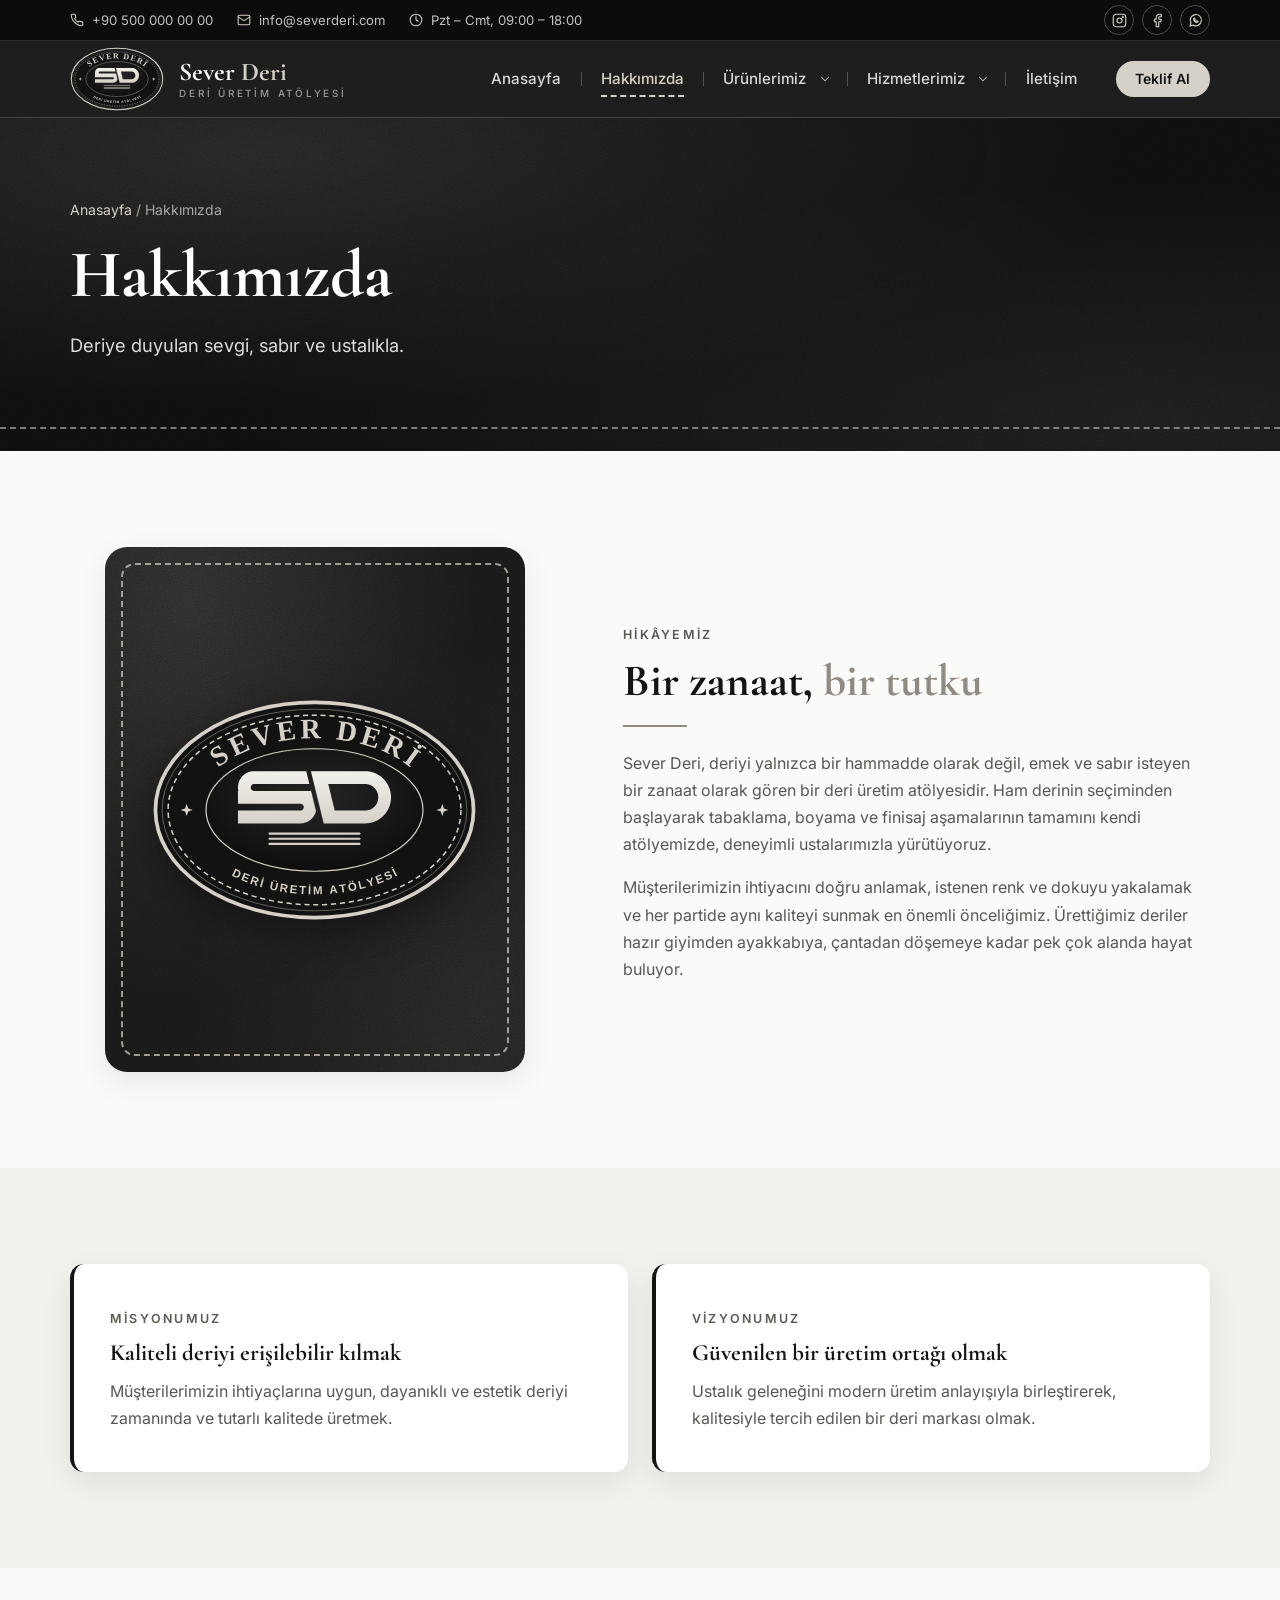
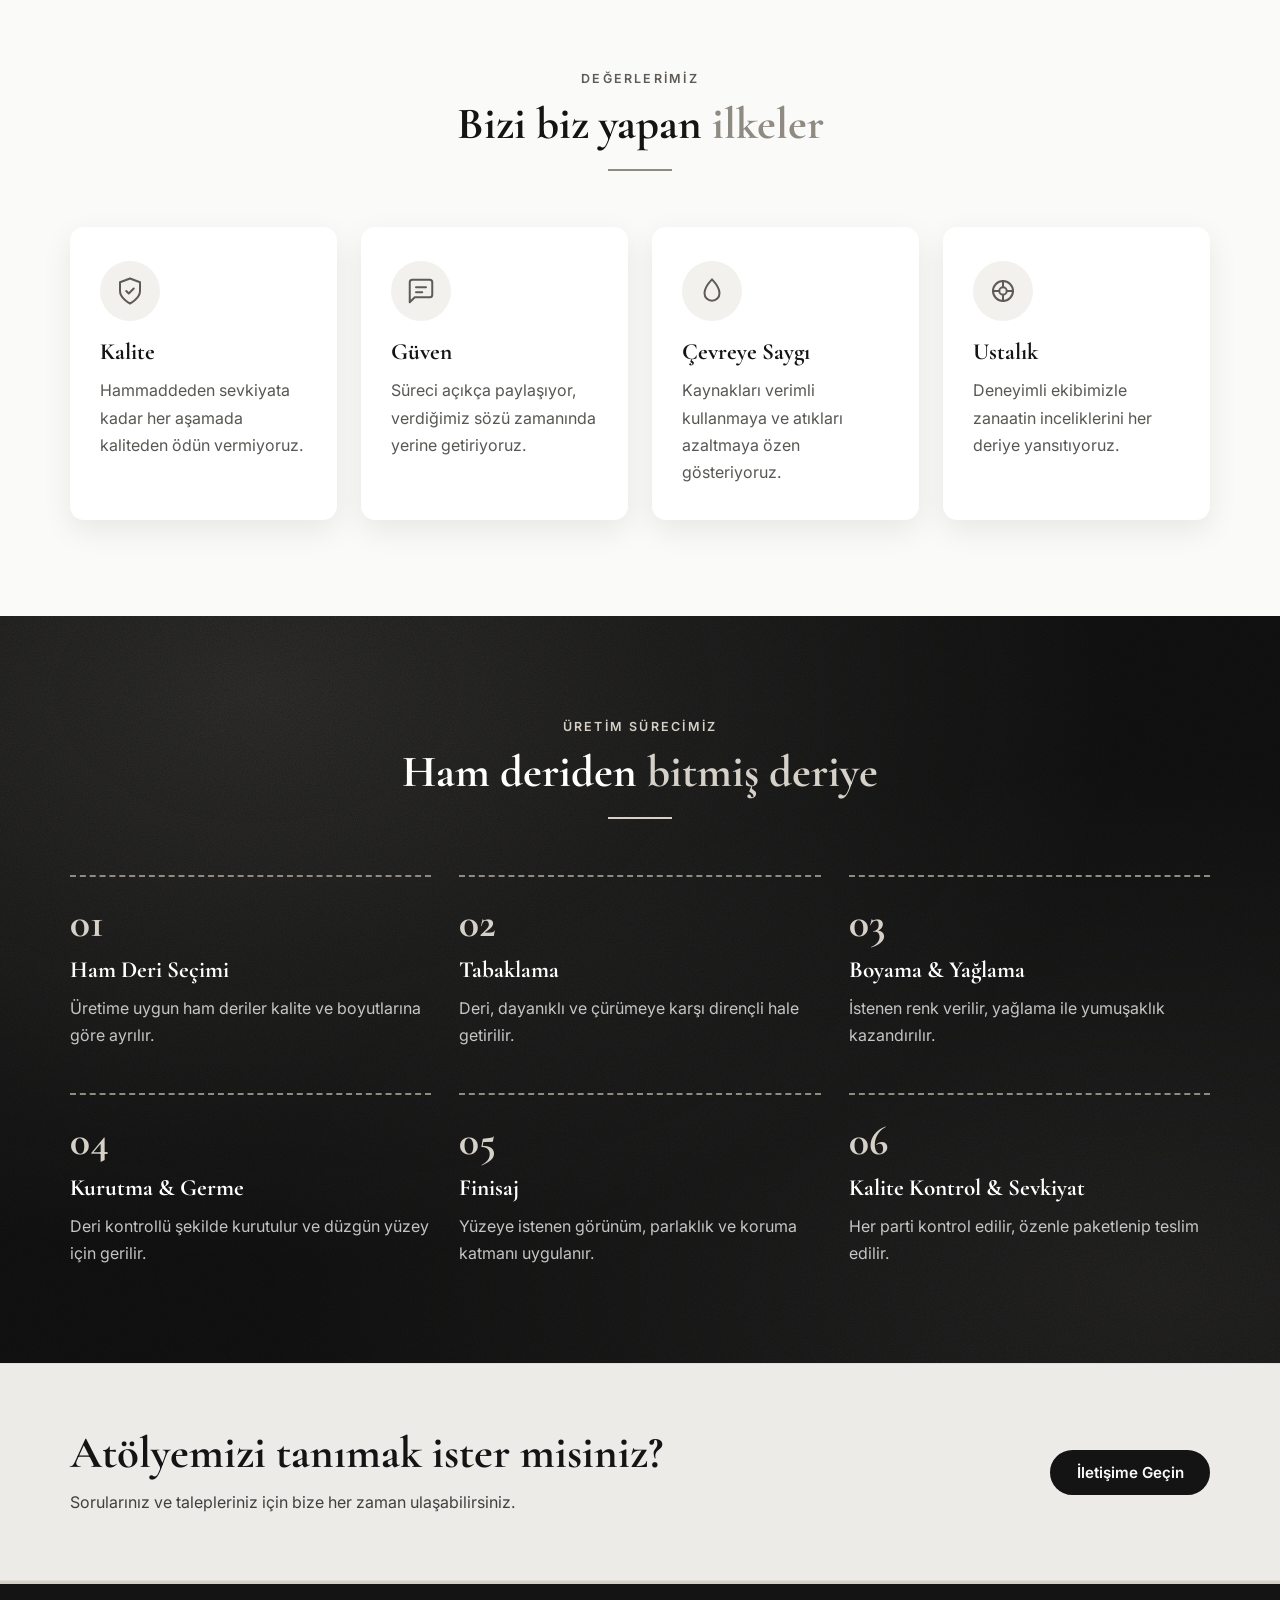
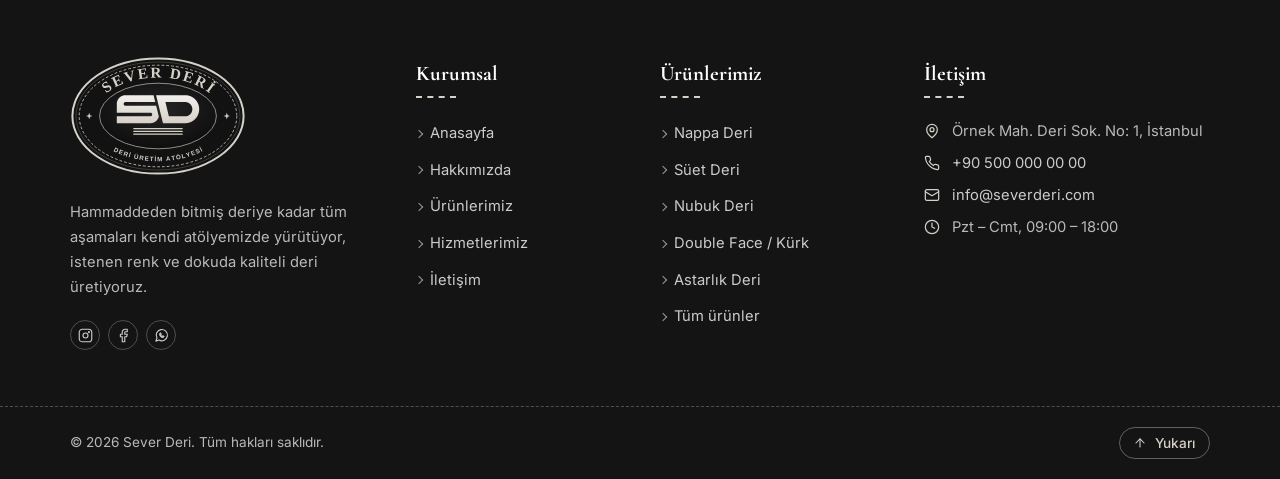
==== commit 08d39dfb: "Sarı tonları kaldır, anasayfayı kısalt - Bej vurgular sarısı alınmış nötr gri-bej tonlarıyla değişti" ====
--- a/hakkimizda.html
+++ b/hakkimizda.html
@@ -13,7 +13,7 @@
   <link rel="preconnect" href="https://fonts.googleapis.com">
   <link rel="preconnect" href="https://fonts.gstatic.com" crossorigin>
   <link href="https://fonts.googleapis.com/css2?family=Cormorant+Garamond:wght@500;600;700&family=Inter:wght@400;500;600&display=swap" rel="stylesheet">
-  <link rel="stylesheet" href="css/style.css?v=7">
+  <link rel="stylesheet" href="css/style.css?v=8">
 </head>
 <body data-page="hakkimizda">
 
@@ -273,6 +273,6 @@
     </div>
   </footer>
 
-  <script src="js/main.js?v=7"></script>
+  <script src="js/main.js?v=8"></script>
 </body>
 </html>
--- a/css/style.css
+++ b/css/style.css
@@ -5,16 +5,16 @@
 :root {
   --dark: #141414;
   --dark-2: #222121;
-  --accent: #d8c9ab;        /* bej: koyu zeminde vurgu */
-  --accent-light: #ebe1cd;  /* açık bej */
-  --accent-deep: #6b6254;   /* koyu bej: açık zeminde küçük vurgu yazıları */
-  --accent-title: #a39276;  /* başlıklardaki ikinci renk */
-  --cream: #efe7d8;         /* krem bant */
-  --bg: #fbf9f5;            /* kırık beyaz */
-  --bg-2: #f3eee5;          /* krem */
+  --accent: #d6d1c8;        /* gri-bej: koyu zeminde vurgu */
+  --accent-light: #e8e5df;  /* açık gri-bej */
+  --accent-deep: #5e5b56;   /* koyu gri-bej: açık zeminde küçük vurgu yazıları */
+  --accent-title: #8f8a82;  /* başlıklardaki ikinci renk */
+  --cream: #ecebe7;         /* krem bant */
+  --bg: #fafaf9;            /* kırık beyaz */
+  --bg-2: #f2f1ee;          /* krem */
   --ink: #161616;
-  --muted: #5a5650;
-  --line: #e4dccd;
+  --muted: #595753;
+  --line: #e2dfd9;
   --white: #ffffff;
 
   --radius: 14px;
@@ -142,7 +142,7 @@
   background: #0c0c0c;
   color: rgba(255, 255, 255, .7);
   font-size: .82rem;
-  border-bottom: 1px solid rgba(216, 201, 171, .15);
+  border-bottom: 1px solid rgba(214, 209, 200, .15);
 }
 .topbar-inner {
   display: flex;
@@ -179,7 +179,7 @@
   width: 30px; height: 30px;
   border-radius: 50%;
   color: rgba(255, 255, 255, .75);
-  border: 1px solid rgba(216, 201, 171, .3);
+  border: 1px solid rgba(214, 209, 200, .3);
   transition: color .2s, background .2s, border-color .2s;
 }
 .social a:hover { color: var(--dark); background: var(--accent); border-color: var(--accent); }
@@ -192,7 +192,7 @@
   z-index: 50;
   background: rgba(21, 21, 21, .96);
   backdrop-filter: blur(8px);
-  border-bottom: 1px solid rgba(216, 201, 171, .2);
+  border-bottom: 1px solid rgba(214, 209, 200, .2);
   transition: box-shadow .25s;
 }
 .site-header.scrolled { box-shadow: 0 8px 24px rgba(0, 0, 0, .35); }
@@ -234,7 +234,7 @@
   width: 1px;
   height: 14px;
   margin-right: 4px;
-  background: rgba(216, 201, 171, .3);
+  background: rgba(214, 209, 200, .3);
 }
 .nav-list > li > a {
   position: relative;
@@ -281,7 +281,7 @@
   margin: 0;
   padding: 10px;
   background: var(--dark);
-  border: 1px solid rgba(216, 201, 171, .25);
+  border: 1px solid rgba(214, 209, 200, .25);
   border-radius: 12px;
   box-shadow: 0 18px 40px rgba(0, 0, 0, .35);
   opacity: 0;
@@ -312,7 +312,7 @@
   transition: color .2s, background .2s, padding .2s;
 }
 .sub-menu a:hover { color: var(--accent); background: rgba(255,255,255,.05); padding-left: 1.1em; }
-.sub-menu .sub-all { margin-top: 6px; padding-top: 6px; border-top: 1px dashed rgba(216, 201, 171, .25); }
+.sub-menu .sub-all { margin-top: 6px; padding-top: 6px; border-top: 1px dashed rgba(214, 209, 200, .25); }
 .sub-menu .sub-all a { color: var(--accent); font-weight: 600; }
 
 .header-cta { flex: none; }
@@ -353,8 +353,8 @@
   background-color: var(--dark);
   background-image:
     url("data:image/svg+xml,%3Csvg xmlns='http://www.w3.org/2000/svg' width='220' height='220'%3E%3Cfilter id='n'%3E%3CfeTurbulence type='fractalNoise' baseFrequency='.85' numOctaves='3' stitchTiles='stitch'/%3E%3CfeColorMatrix values='0 0 0 0 0 0 0 0 0 0 0 0 0 0 0 0 0 0 .35 0'/%3E%3C/filter%3E%3Crect width='100%25' height='100%25' filter='url(%23n)'/%3E%3C/svg%3E"),
-    radial-gradient(ellipse at 20% 10%, rgba(216, 201, 171, .16), transparent 60%),
-    radial-gradient(ellipse at 90% 90%, rgba(216, 201, 171, .10), transparent 55%);
+    radial-gradient(ellipse at 20% 10%, rgba(214, 209, 200, .16), transparent 60%),
+    radial-gradient(ellipse at 90% 90%, rgba(214, 209, 200, .10), transparent 55%);
 }
 
 /* ---------- Anasayfa hero ---------- */
@@ -405,7 +405,7 @@
 .hs-3 { top: 0; right: 0; transform: rotate(10deg); }
 .hs-1 { background: linear-gradient(145deg, #3a3a3a, #0d0d0d 70%); }
 .hs-2 { background: #7b7f86; background-image: var(--noise), linear-gradient(160deg, #8c9098, #5f636a); }
-.hs-3 { background: #d2bd8c; background-image: var(--noise), linear-gradient(160deg, #dcc89a, #b39a62); }
+.hs-3 { background: #cfcac2; background-image: var(--noise), linear-gradient(160deg, #d6d3cd, #a9a49b); }
 .hs-3 span { color: var(--dark); text-shadow: none; }
 .hs-3::before { border-color: rgba(0, 0, 0, .3); }
 
@@ -442,7 +442,7 @@
 .hero-stitch {
   position: absolute;
   left: 0; right: 0; bottom: 22px;
-  border-bottom: 2px dashed rgba(216, 201, 171, .55);
+  border-bottom: 2px dashed rgba(214, 209, 200, .55);
 }
 
 /* ---------- Anasayfa slider ---------- */
@@ -519,7 +519,7 @@
   padding: 0;
   color: var(--white);
   background: rgba(0, 0, 0, .35);
-  border: 1px solid rgba(216, 201, 171, .45);
+  border: 1px solid rgba(214, 209, 200, .45);
   border-radius: 50%;
   cursor: pointer;
   transition: background .2s, color .2s;
@@ -700,7 +700,7 @@
   content: "";
   position: absolute;
   inset: 16px;
-  border: 2px dashed rgba(216, 201, 171, .7);
+  border: 2px dashed rgba(214, 209, 200, .7);
   border-radius: 14px;
 }
 .leather-card img { position: relative; width: 78%; height: auto; filter: drop-shadow(0 12px 24px rgba(0, 0, 0, .45)); }
@@ -790,18 +790,18 @@
 }
 .swatch-nappa        { background-image: radial-gradient(ellipse at 30% 20%, rgba(255,255,255,.18), transparent 55%), linear-gradient(150deg, #2e2e2e, #0c0c0c); }
 .swatch-suet         { background-image: var(--noise), var(--noise), linear-gradient(160deg, #8b9098, #5d6168); }
-.swatch-nubuk        { background-image: var(--noise), linear-gradient(160deg, #dccfb5, #b1a287); }
-.swatch-double-face  { background-image: repeating-radial-gradient(circle at 20% 30%, rgba(0,0,0,.05) 0 2px, transparent 2px 6px), linear-gradient(160deg, #f4ede0, #d9ceb8); }
+.swatch-nubuk        { background-image: var(--noise), linear-gradient(160deg, #d8d5cf, #aaa59c); }
+.swatch-double-face  { background-image: repeating-radial-gradient(circle at 20% 30%, rgba(0,0,0,.05) 0 2px, transparent 2px 6px), linear-gradient(160deg, #f3f2ef, #d7d3cc); }
 .swatch-astar        { background-image: var(--noise), linear-gradient(160deg, #e9e6e1, #c3bfb8); }
-.swatch-vintage      { background-image: var(--noise), radial-gradient(ellipse at 70% 30%, rgba(255,255,255,.12), transparent 60%), linear-gradient(160deg, #3c3f33, #1f211a); }
+.swatch-vintage      { background-image: var(--noise), radial-gradient(ellipse at 70% 30%, rgba(255,255,255,.12), transparent 60%), linear-gradient(160deg, #3b3a38, #1e1d1c); }
 .swatch-baskili      {
   background-color: #151515;
   background-image:
-    radial-gradient(circle at 50% 50%, transparent 55%, rgba(216,201,171,.35) 56%, transparent 62%),
+    radial-gradient(circle at 50% 50%, transparent 55%, rgba(214,209,200,.35) 56%, transparent 62%),
     linear-gradient(160deg, #262626, #0e0e0e);
   background-size: 26px 20px, 100% 100%;
 }
-.swatch-ozel-finisaj { background-image: linear-gradient(120deg, #9d927f, #efe7d6 35%, #bfb29a 55%, #f7f1e6 75%, #a89c86); }
+.swatch-ozel-finisaj { background-image: linear-gradient(120deg, #9a968f, #eeece8 35%, #bcb8b0 55%, #f6f5f2 75%, #a4a09a); }
 .swatch-nubuk::after,
 .swatch-double-face::after,
 .swatch-astar::after,
@@ -931,7 +931,7 @@
 }
 .feature {
   padding: 30px 26px;
-  border: 1px dashed rgba(216, 201, 171, .5);
+  border: 1px dashed rgba(214, 209, 200, .5);
   border-radius: var(--radius);
   background: rgba(255, 255, 255, .03);
 }
@@ -1021,7 +1021,7 @@
 .field textarea:focus {
   outline: none;
   border-color: var(--dark);
-  box-shadow: 0 0 0 3px rgba(216, 201, 171, .55);
+  box-shadow: 0 0 0 3px rgba(214, 209, 200, .55);
 }
 .field .invalid { border-color: #b3261e; }
 .form-status { margin: 14px 0 0; font-size: .92rem; min-height: 1.4em; }
@@ -1088,7 +1088,7 @@
 .site-footer a:hover { color: var(--accent); }
 .site-footer .brand { color: var(--bg); }
 
-.footer-bottom { border-top: 1px dashed rgba(216, 201, 171, .3); }
+.footer-bottom { border-top: 1px dashed rgba(214, 209, 200, .3); }
 .footer-bottom-inner {
   display: flex;
   align-items: center;
@@ -1107,7 +1107,7 @@
   font: 500 .85rem var(--font-sans);
   color: var(--accent);
   background: none;
-  border: 1px solid rgba(216, 201, 171, .4);
+  border: 1px solid rgba(214, 209, 200, .4);
   border-radius: 999px;
   cursor: pointer;
   transition: background .2s, color .2s;
@@ -1172,7 +1172,7 @@
     flex-direction: column;
     overflow-y: auto;
     background: var(--dark);
-    border-left: 1px solid rgba(216, 201, 171, .25);
+    border-left: 1px solid rgba(214, 209, 200, .25);
     box-shadow: -20px 0 40px rgba(0, 0, 0, .4);
     transform: translateX(100%);
     visibility: hidden;
@@ -1193,7 +1193,7 @@
   .nav-open { overflow: hidden; }
 
   .nav-list { flex-direction: column; align-items: stretch; gap: 2px; }
-  .nav-list > li { flex-wrap: wrap; border-bottom: 1px dashed rgba(216, 201, 171, .15); }
+  .nav-list > li { flex-wrap: wrap; border-bottom: 1px dashed rgba(214, 209, 200, .15); }
   .nav-list > li > a { flex: 1; padding: .95em .6em; border-radius: 8px; font-size: 1.02rem; }
   .nav-list > li > a.active::after { display: none; }
   .nav-list > li > a.active { background: rgba(255,255,255,.05); }
